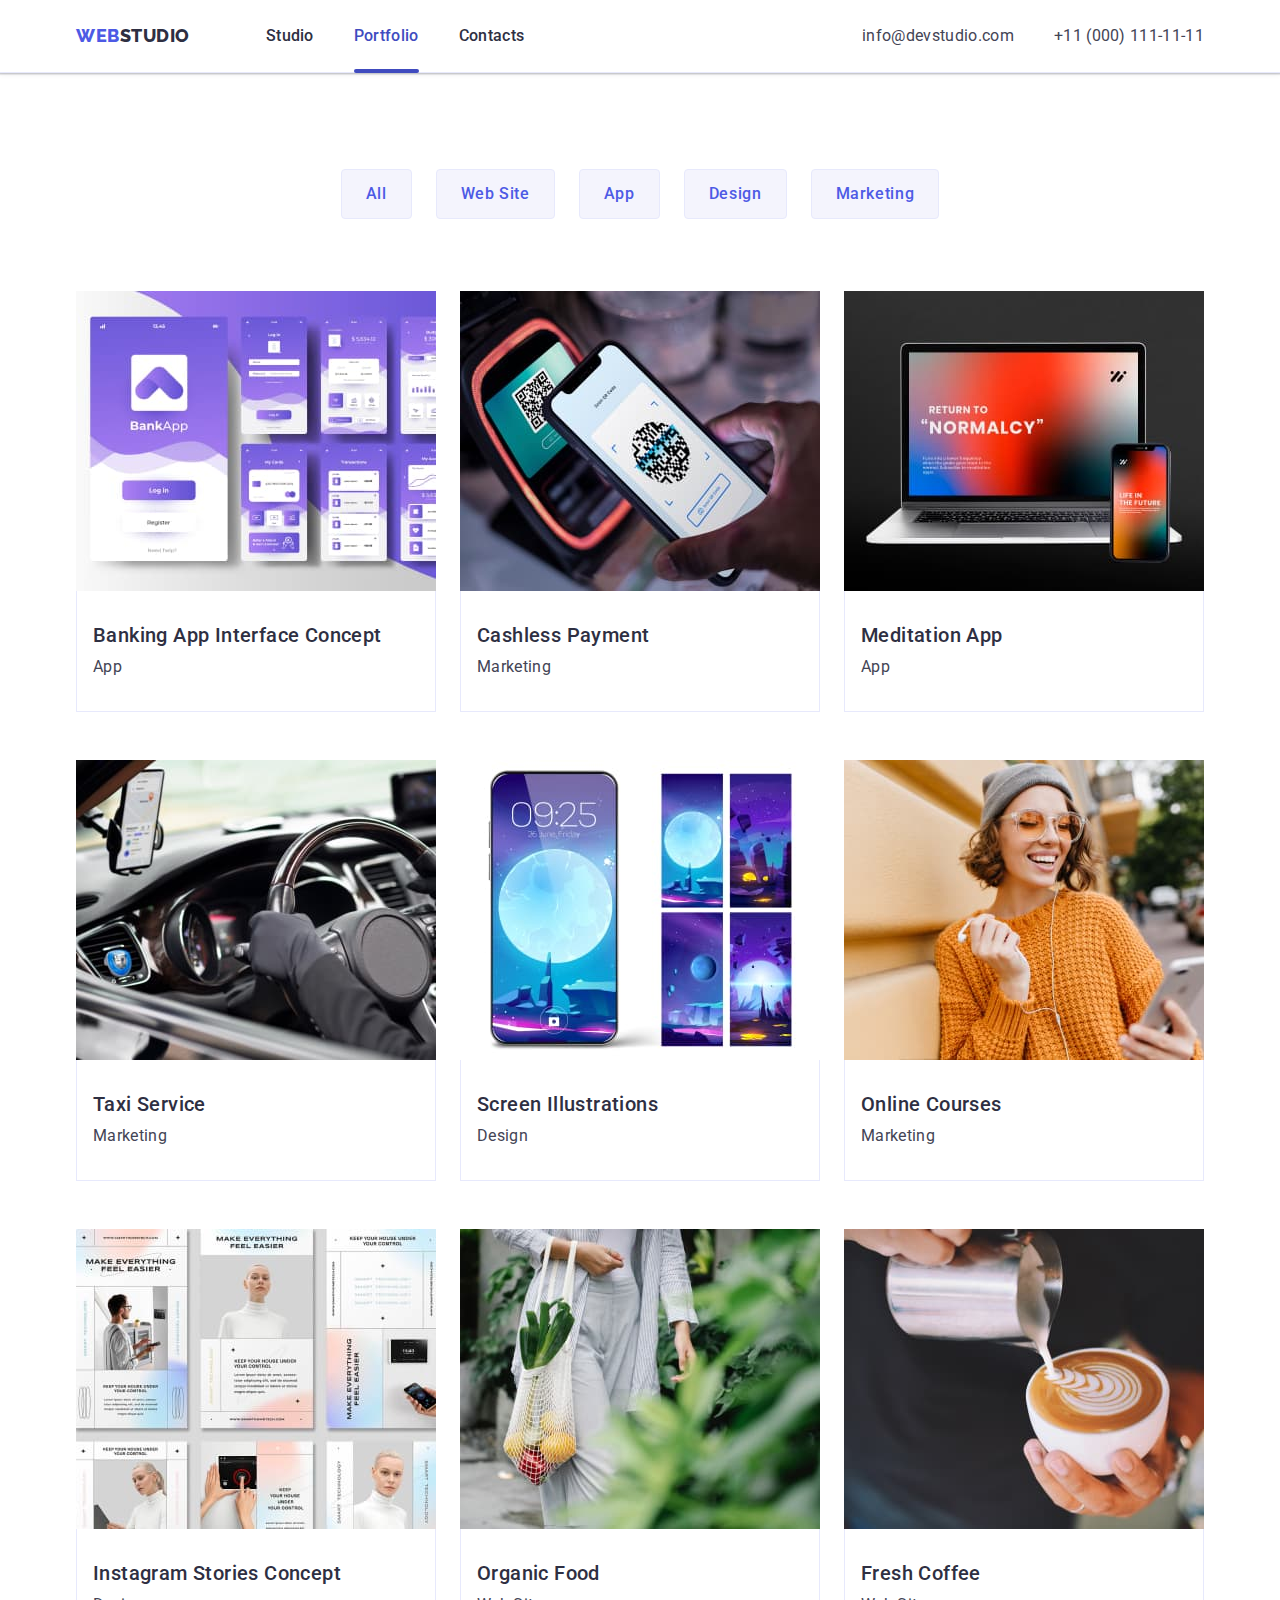
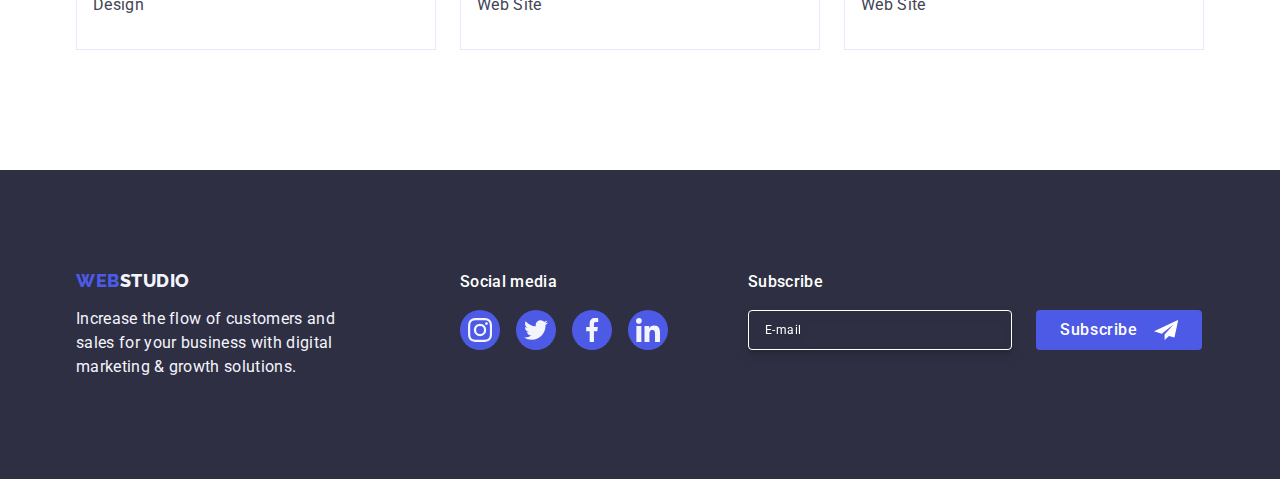
==== portfolio.html @ 17d15c56 "Initial commit" ====
<!DOCTYPE html>
<html lang="en">
  <head>
    <meta charset="UTF-8" />
    <meta http-equiv="X-UA-Compatible" content="IE=edge" />
    <meta name="viewport" content="width=device-width, initial-scale=1.0" />
    <title>Portfolio</title>
    <link rel="preconnect" href="https://fonts.googleapis.com" />
    <link rel="preconnect" href="https://fonts.gstatic.com" crossorigin />
    <link
      href="https://fonts.googleapis.com/css2?family=Raleway:wght@800&family=Roboto:wght@400;500;700&display=swap"
      rel="stylesheet"
    />
    <link
      rel="stylesheet"
      href="https://cdn.jsdelivr.net/npm/modern-normalize@2.0.0/modern-normalize.min.css"
    />
    <link rel="stylesheet" href="./css/style.css" />
  </head>
  <body>
    <!--Header part-->
    <header class="header">
      <div class="header-container container">
        <nav class="nav">
          <a href="./index.html" class="logo-header logo-blu link">
            Web<span class="logo-dark">Studio</span>
          </a>
          <ul class="nav-list list">
            <li class="nav-list-item">
              <a href="./index.html" class="nav-link link">Studio</a>
            </li>
            <li class="nav-list-item">
              <a href="./portfolio.html" class="nav-link current link"
                >Portfolio</a
              >
            </li>
            <li class="nav-list-item">
              <a href="" class="nav-link link">Contacts</a>
            </li>
          </ul>
        </nav>
        <address class="header-adress">
          <ul class="adress-list list">
            <li class="adress-list-item">
              <a class="adress-link link" href="mailto:info@devstudio.com"
                >info@devstudio.com</a
              >
            </li>
            <li class="adress-list-item">
              <a class="adress-link link" href="tel:+110001111111"
                >+11 (000) 111-11-11</a
              >
            </li>
          </ul>
        </address>
      </div>
    </header>
    <!--Main part-->
    <main>
      <section class="portfolio">
        <div class="container">
          <h1 class="visually-hidden">Portfolio</h1>
          <ul class="filter-list list">
            <li class="filter-item">
              <button type="button" class="button-filter">All</button>
            </li>
            <li class="filter-item">
              <button type="button" class="button-filter">Web Site</button>
            </li>
            <li class="filter-item">
              <button type="button" class="button-filter">App</button>
            </li>
            <li class="filter-item">
              <button type="button" class="button-filter">Design</button>
            </li>
            <li class="filter-item">
              <button type="button" class="button-filter">Marketing</button>
            </li>
          </ul>
          <ul class="portfolio-list list">
            <li class="portolio-item">
              <a class="portfolio-link link" href="">
                <div class="portfolio-overlay">
                  <img
                    class="portfolio-img"
                    src="./images/portfolio/banking.jpg"
                    alt="Image Banking App Interface"
                    width="360"
                    height="300"
                  />
                  <p class="portfolio-overlay-text">
                    14 Stylish and User-Friendly App Design Concepts · Task
                    Manager App · Calorie Tracker App · Exotic Fruit Ecommerce
                    App · Cloud Storage App
                  </p>
                </div>
                <div class="portfolio-title-wrap">
                  <h2 class="portfolio-title">Banking App Interface Concept</h2>
                  <p class="portfolio-text">App</p>
                </div>
              </a>
            </li>
            <li class="portolio-item">
              <a class="portfolio-link link" href="">
                <div class="portfolio-overlay">
                  <img
                    class="portfolio-img"
                    src="./images/portfolio/cashless.jpg"
                    alt="Photo Cashless Payment"
                    width="360"
                    height="300"
                  />
                  <p class="portfolio-overlay-text">
                    14 Stylish and User-Friendly App Design Concepts · Task
                    Manager App · Calorie Tracker App · Exotic Fruit Ecommerce
                    App · Cloud Storage App
                  </p>
                </div>
                <div class="portfolio-title-wrap">
                  <h2 class="portfolio-title">Cashless Payment</h2>
                  <p class="portfolio-text">Marketing</p>
                </div>
              </a>
            </li>
            <li class="portolio-item">
              <a class="portfolio-link link" href="">
                <div class="portfolio-overlay">
                  <img
                    class="portfolio-img"
                    src="./images/portfolio/meditation.jpg"
                    alt="Meditation App Image on Desktop and Mobile"
                    width="360"
                    height="300"
                  />
                  <p class="portfolio-overlay-text">
                    14 Stylish and User-Friendly App Design Concepts · Task
                    Manager App · Calorie Tracker App · Exotic Fruit Ecommerce
                    App · Cloud Storage App
                  </p>
                </div>
                <div class="portfolio-title-wrap">
                  <h2 class="portfolio-title">Meditation App</h2>
                  <p class="portfolio-text">App</p>
                </div>
              </a>
            </li>
            <li class="portolio-item">
              <a class="portfolio-link link" href="">
                <div class="portfolio-overlay">
                  <img
                    class="portfolio-img"
                    src="./images/portfolio/taxi.jpg"
                    alt="Taxi Service Image"
                    width="360"
                    height="300"
                  />
                  <p class="portfolio-overlay-text">
                    14 Stylish and User-Friendly App Design Concepts · Task
                    Manager App · Calorie Tracker App · Exotic Fruit Ecommerce
                    App · Cloud Storage App
                  </p>
                </div>
                <div class="portfolio-title-wrap">
                  <h2 class="portfolio-title">Taxi Service</h2>
                  <p class="portfolio-text">Marketing</p>
                </div>
              </a>
            </li>
            <li class="portolio-item">
              <a class="portfolio-link link" href="">
                <div class="portfolio-overlay">
                  <img
                    class="portfolio-img"
                    src="./images/portfolio/screen.jpg"
                    alt="Screen Illustrations Image"
                    width="360"
                    height="300"
                  />
                  <p class="portfolio-overlay-text">
                    14 Stylish and User-Friendly App Design Concepts · Task
                    Manager App · Calorie Tracker App · Exotic Fruit Ecommerce
                    App · Cloud Storage App
                  </p>
                </div>
                <div class="portfolio-title-wrap">
                  <h2 class="portfolio-title">Screen Illustrations</h2>
                  <p class="portfolio-text">Design</p>
                </div>
              </a>
            </li>
            <li class="portolio-item">
              <a class="portfolio-link link" href="">
                <div class="portfolio-overlay">
                  <img
                    class="portfolio-img"
                    src="./images/portfolio/online.jpg"
                    alt="Girl with Mobile on Online Courses"
                    width="360"
                    height="300"
                  />
                  <p class="portfolio-overlay-text">
                    14 Stylish and User-Friendly App Design Concepts · Task
                    Manager App · Calorie Tracker App · Exotic Fruit Ecommerce
                    App · Cloud Storage App
                  </p>
                </div>
                <div class="portfolio-title-wrap">
                  <h2 class="portfolio-title">Online Courses</h2>
                  <p class="portfolio-text">Marketing</p>
                </div>
              </a>
            </li>
            <li class="portolio-item">
              <a class="portfolio-link link" href="">
                <div class="portfolio-overlay">
                  <img
                    class="portfolio-img"
                    src="./images/portfolio/instagram.jpg"
                    alt="instagram Stories Image"
                    width="360"
                    height="300"
                  />
                  <p class="portfolio-overlay-text">
                    14 Stylish and User-Friendly App Design Concepts · Task
                    Manager App · Calorie Tracker App · Exotic Fruit Ecommerce
                    App · Cloud Storage App
                  </p>
                </div>
                <div class="portfolio-title-wrap">
                  <h2 class="portfolio-title">Instagram Stories Concept</h2>
                  <p class="portfolio-text">Design</p>
                </div>
              </a>
            </li>
            <li class="portolio-item">
              <a class="portfolio-link link" href="">
                <div class="portfolio-overlay">
                  <img
                    class="portfolio-img"
                    src="./images/portfolio/organic.jpg"
                    alt="Photo with Organic Food"
                    width="360"
                    height="300"
                  />
                  <p class="portfolio-overlay-text">
                    14 Stylish and User-Friendly App Design Concepts · Task
                    Manager App · Calorie Tracker App · Exotic Fruit Ecommerce
                    App · Cloud Storage App
                  </p>
                </div>
                <div class="portfolio-title-wrap">
                  <h2 class="portfolio-title">Organic Food</h2>
                  <p class="portfolio-text">Web Site</p>
                </div>
              </a>
            </li>
            <li class="portolio-item">
              <a class="portfolio-link link" href="">
                <div class="portfolio-overlay">
                  <img
                    class="portfolio-img"
                    src="./images/portfolio/coffee.jpg"
                    alt="Photo with Cup of Fresh Coffee"
                    width="360"
                    height="300"
                  />
                  <p class="portfolio-overlay-text">
                    14 Stylish and User-Friendly App Design Concepts · Task
                    Manager App · Calorie Tracker App · Exotic Fruit Ecommerce
                    App · Cloud Storage App
                  </p>
                </div>
                <div class="portfolio-title-wrap">
                  <h2 class="portfolio-title">Fresh Coffee</h2>
                  <p class="portfolio-text">Web Site</p>
                </div>
              </a>
            </li>
          </ul>
        </div>
      </section>
    </main>
    <!--Footer part-->
    <footer class="footer">
      <div class="footer-container container">
        <div class="footer-logo-wrap">
          <a href="./index.html" class="logo-footer logo-blu link">
            Web<span class="logo-light">Studio</span>
          </a>
          <p class="text-footer">
            Increase the flow of customers and sales for your business with
            digital marketing & growth solutions.
          </p>
        </div>
        <div class="footer-icon-wrap">
          <p class="footer-icon-title">Social media</p>
          <ul class="footer-icon-list">
            <li class="footer-icon-item">
              <a href="" class="footer-icon-link">
                <svg
                  class="footer-icon"
                  aria-label="Social icon instagram"
                  width="24"
                  height="24"
                >
                  <use href="./images/icons.svg#icon-instagram"></use>
                </svg>
              </a>
            </li>
            <li class="footer-icon-item">
              <a href="" class="footer-icon-link">
                <svg
                  class="footer-icon"
                  aria-label="Social icon twitter"
                  width="24"
                  height="24"
                >
                  <use href="./images/icons.svg#icon-twitter"></use>
                </svg>
              </a>
            </li>
            <li class="footer-icon-item">
              <a href="" class="footer-icon-link">
                <svg
                  class="footer-icon"
                  aria-label="Social icon facebook"
                  width="24"
                  height="24"
                >
                  <use href="./images/icons.svg#icon-facebook"></use>
                </svg>
              </a>
            </li>
            <li class="footer-icon-item">
              <a href="" class="footer-icon-link">
                <svg
                  class="footer-icon"
                  aria-label="Social icon linkedin"
                  width="24"
                  height="24"
                >
                  <use href="./images/icons.svg#icon-linkedin"></use>
                </svg>
              </a>
            </li>
          </ul>
        </div>
        <div class="footer-sub-wrapper">
          <p class="footer-sub-text">Subscribe</p>
          <form class="footer-sub-form">
            <label class="footer-sub-label">
              <input
                class="footer-sub-input"
                type="email"
                name="email-field"
                placeholder="E-mail"
              />
            </label>
            <button
              class="footer-sub-button"
              type="submit"
              name="email-subscribe-button"
            >
              Subscribe
              <svg
                class="footer-sub-icon"
                width="24"
                height="24"
                aria-label="icon-send"
              >
                <use href="./images/icons.svg#icon-send"></use>
              </svg>
            </button>
          </form>
        </div>
      </div>
    </footer>
  </body>
</html>
---- css/style.css ----
:root {
  --primary-brand-color-iris: #4d5ae5;
  --pressed-state-color-ocean: #404bbf;
  --dark-color-navy-blue: #2e2f42;
  --success-color-green: #31d0aa;
  --text-color-slate: #434455;
  --subtle-text-color-light-slate: #8e8f99;
  --accent-color-cornflower: #e7e9fc;
  --light-color-cloud: #f4f4fd;
  --modal-overlay-color-navy-blue-modal: #2e2f42;
  --hero-backgroound-color-grey: #2e2f42;
  --white-background-color-white: #ffffff;
  --modal-background-color-dairy: #fcfcfc;

  --main-font-family: "Roboto", sans-serif;
  --second-font-family: "Raleway", sans-serif;

  --transition-dur-and-func: 250 ms cubic-bezier(0.4, 0, 0.2, 1);
}

/*common styles*/
*,
*::before,
*::after {
  box-sizing: border-box;
}

h1,
h2,
h3,
h4,
h5,
h6,
p {
  margin-top: 0;
  margin-bottom: 0;
}

ul,
ol {
  list-style-type: none;
  margin-top: 0;
  margin-bottom: 0;
  padding-left: 0;
}

img {
  display: block;
  max-width: 100%;
  height: auto;
}

button {
  cursor: pointer;
  color: currentColor;
}

body {
  font-family: var(--main-font-family);
  color: var(--text-color-slate);
  background-color: var(--white-background-color-white);
  font-size: 16px;
  letter-spacing: 0.02em;
}

.list {
  list-style: none;
}

.link {
  text-decoration: none;
}

.visually-hidden {
  position: absolute;
  width: 1px;
  height: 1px;
  margin: -1px;
  border: 0;
  padding: 0;
  white-space: nowrap;
  clip-path: inset(100%);
  clip: rect(0 0 0 0);
  overflow: hidden;
}

.container {
  max-width: 1158px;
  margin: 0 auto;
  padding: 0 15px;
}

/*logo*/

.logo-header,
.logo-footer {
  font-family: var(--second-font-family);
  font-weight: 800;
  font-size: 18px;
  line-height: 1.17;
  letter-spacing: 0.03em;
  text-transform: uppercase;
}

.logo-footer {
  display: inline-block;
  margin-bottom: 16px;
}

.logo-blu {
  color: var(--primary-brand-color-iris);
}

.logo-dark {
  color: var(--dark-color-navy-blue);
}

.logo-light {
  color: var(--light-color-cloud);
}

/*Header*/

.header {
  border-bottom: 1px solid #e7e9fc;
  box-shadow: 0px 1px 6px 0px rgba(46, 47, 66, 0.08),
    0px 1px 1px 0px rgba(46, 47, 66, 0.16),
    0px 2px 1px 0px rgba(46, 47, 66, 0.08);
}

.header-container {
  display: flex;
  align-items: center;
}

.nav {
  display: flex;
  align-items: center;
}

.logo-header {
  display: inline-block;
  margin-right: 76px;
}

.nav-list {
  display: flex;
  gap: 40px;
}

.nav-link.current {
  color: var(--pressed-state-color-ocean);
}

.nav-link.current::after {
  content: "";
  display: block;
  width: 100%;
  height: 4px;
  border-radius: 2px;
  background-color: var(--pressed-state-color-ocean);
  position: absolute;
  bottom: -1px;
  left: 0;
}

.nav-link {
  color: var(--dark-color-navy-blue);
  font-weight: 500;
  font-size: 16px;
  line-height: 1.5;
  display: block;
  padding-top: 24px;
  padding-bottom: 24px;
  position: relative;
  display: block;
  transition: color 250ms cubic-bezier(0.4, 0, 0.2, 1);
}

.nav-link:hover,
.nav-link:focus {
  color: var(--pressed-state-color-ocean);
}

.header-adress {
  font-style: normal;
  margin-left: auto;
}

.adress-list {
  display: flex;
  gap: 40px;
}

.adress-link {
  font-size: 16px;
  line-height: 1.5;
  color: var(--text-color-slate);
  display: inline-block;
  padding-top: 24px;
  padding-bottom: 24px;
  transition: color 250ms cubic-bezier(0.4, 0, 0.2, 1);
}

.adress-link:hover,
.adress-link:focus {
  color: var(--pressed-state-color-ocean);
}

/*Footer section*/

.footer {
  background-color: var(--dark-color-navy-blue);
  padding-top: 100px;
  padding-bottom: 100px;
}

.footer-container {
  display: flex;
  align-items: baseline;
}

.footer-logo-wrap {
  margin-right: 120px;
}

.text-footer {
  font-size: 16px;
  line-height: 1.5;
  color: var(--light-color-cloud);
  width: 264px;
}

.footer-icon-title {
  font-weight: 500;
  font-size: 16px;
  line-height: 1.5;
  color: var(--white-background-color-white);
  margin-bottom: 16px;
}
.footer-icon-list {
  display: flex;
  align-items: center;
  justify-content: center;
  gap: 16px;
}
.footer-icon-item {
  width: 40px;
  height: 40px;
}

.footer-icon-link {
  display: flex;
  align-items: center;
  justify-content: center;
  width: 100%;
  height: 100%;
  border-radius: 50%;
  background-color: var(--primary-brand-color-iris);
  transition: background-color 250ms cubic-bezier(0.4, 0, 0.2, 1);
}

.footer-icon-link:hover,
.footer-icon-link:focus {
  background-color: var(--success-color-green);
}
.footer-icon {
  fill: var(--light-color-cloud);
}

.footer-sub-wrapper {
  margin-left: 80px;
}

.footer-sub-text {
  margin-bottom: 16px;
  font-weight: 500;
  font-size: 16px;
  line-height: 1.5;
  color: var(--white-background-color-white);
}

.footer-sub-form {
  display: flex;
  gap: 24px;
}

.footer-sub-input {
  font-weight: 400;
  font-size: 12px;
  line-height: 1.5;
  letter-spacing: 0.04em;
  min-width: 264px;
  min-height: 40px;
  flex-shrink: 0;
  padding-left: 16px;
  border-radius: 4px;
  border: 1px solid var(--white-background-color-white);
  filter: drop-shadow(0px 4px 4px rgba(0, 0, 0, 0.15));
  outline: none;
  color: var(--white-background-color-white);
  background-color: transparent;
  box-shadow: 0px 4px 4px 0px rgba(0, 0, 0, 0.15);
}

.footer-sub-input::placeholder {
  color: var(--white-background-color-white);
}

.footer-sub-button {
  display: flex;
  align-items: center;
  justify-content: center;
  text-align: center;
  height: 40px;
  min-width: 165px;
  padding: 8px 24px;
  border: none;
  border-radius: 4px;
  cursor: pointer;
  font-family: "Roboto", sans-serif;
  font-weight: 500;
  font-size: 16px;
  line-height: 1.5;
  letter-spacing: 0.04em;
  color: var(--white-background-color-white);
  background-color: var(--primary-brand-color-iris);
  transition: background-color 250ms cubic-bezier(0.4, 0, 0.2, 1);
}

.footer-sub-button:hover,
.footer-sub-button:focus {
  background-color: var(--pressed-state-color-ocean);
}

.footer-sub-icon {
  fill: var(--white-background-color-white);
  margin-left: 16px;
}

/*-----index.html - WebStudio Page-----*/

/*Hero section*/

.hero {
  background-color: var(--hero-backgroound-color-grey);
  align-content: center;
  padding-top: 188px;
  padding-bottom: 188px;
}

.hero-background-image {
  margin: 0 auto;
  max-width: 1440px;
  background-image: linear-gradient(
      rgba(46, 47, 66, 0.7),
      rgba(46, 47, 66, 0.7)
    ),
    url(../images/background-img/bg-hero.jpg);
  background-repeat: no-repeat;
  background-size: cover;
  background-position: center;
}

.hero-title {
  color: var(--white-background-color-white);
  font-size: 56px;
  line-height: 1.07;
  letter-spacing: 0.02em;
  text-align: center;
  margin: 0 auto 48px;
  max-width: 496px;
}

.hero-button {
  font-family: var(--main-font-family);
  font-weight: 500;
  font-size: 16px;
  line-height: 1.5;
  letter-spacing: 0.04em;
  cursor: pointer;
  color: var(--white-background-color-white);
  background-color: var(--primary-brand-color-iris);
  display: block;
  border: none;
  border-radius: 4px;
  border-color: transparent;
  padding: 16px 32px;
  margin: 0 auto;
  min-width: 169px;
  transition: background-color 250ms cubic-bezier(0.4, 0, 0.2, 1);
}

.hero-button:hover,
.hero-button:focus {
  background-color: var(--pressed-state-color-ocean);
}

/*Advantage section*/
.advantage {
  padding-top: 120px;
  padding-bottom: 120px;
}

.advantage-list {
  display: flex;
  gap: 24px;
}

.advantage-list-item {
  flex-basis: calc((100% - 3 * 24px) / 4);
}

.advantage-wrapper {
  border-radius: 4px;
  background-color: var(--light-color-cloud);
  display: flex;
  align-items: center;
  justify-content: center;
  height: 112px;
  margin-bottom: 8px;
}

.advantage-title {
  font-weight: 500;
  font-size: 20px;
  line-height: 1.2;
  letter-spacing: 0.02em;
  color: var(--dark-color-navy-blue);
  margin-bottom: 8px;
}

.advantage-text {
  font-size: 16px;
  line-height: 1.5;
  color: var(--text-color-slate);
}

/*Our works section*/

.works {
  padding-bottom: 120px;
}

.works-title {
  font-size: 36px;
  line-height: 1.11;
  text-align: center;
  text-transform: capitalize;
  color: var(--dark-color-navy-blue);
  margin-bottom: 72px;
}

.works-list {
  display: flex;
  gap: 24px;
}

.works-list-item {
  flex-basis: calc((100% - 2 * 24px) / 3);
}

/*Our team section*/

.team {
  background-color: var(--light-color-cloud);
  padding-top: 120px;
  padding-bottom: 120px;
}

.team-title {
  font-size: 36px;
  line-height: 1.11;
  text-align: center;
  letter-spacing: 0.02em;
  text-transform: capitalize;
  color: var(--dark-color-navy-blue);
  margin-bottom: 72px;
}

.team-list {
  display: flex;
  gap: 24px;
}

.team-list-item {
  background-color: var(--white-background-color-white);
  flex-basis: calc((100% - 3 * 24px) / 4);
  border-radius: 0px 0px 4px 4px;
  box-shadow: 0px 2px 1px 0px rgba(46, 47, 66, 0.08),
    0px 1px 1px 0px rgba(46, 47, 66, 0.16),
    0px 1px 6px 0px rgba(46, 47, 66, 0.08);
}

.team-list-icons {
  display: flex;
  align-items: center;
  justify-content: center;
  gap: 24px;
}

.team-item-icon {
  width: 40px;
  height: 40px;
}

.team-link-icon {
  display: flex;
  align-items: center;
  justify-content: center;
  width: 100%;
  height: 100%;
  background-color: var(--primary-brand-color-iris);
  border-color: var(--primary-brand-color-iris);
  border-radius: 50%;
  transition: background-color 250ms cubic-bezier(0.4, 0, 0.2, 1);
}

.team-link-icon:hover,
.team-link-icon:focus {
  background-color: var(--pressed-state-color-ocean);
}

.team-icon {
  fill: var(--light-color-cloud);
}

.employee-title-wrap {
  padding: 32px 0;
  box-shadow: 0px 2px 1px 0px rgba(46, 47, 66, 0.08),
    0px 1px 1px 0px rgba(46, 47, 66, 0.16),
    0px 1px 6px 0px rgba(46, 47, 66, 0.08);
  border-radius: 0px 0px 4px 4px;
}

.employee-title {
  font-weight: 500;
  font-size: 20px;
  line-height: 1.2;
  letter-spacing: 0.02em;
  color: var(--dark-color-navy-blue);
  text-align: center;
  margin-bottom: 8px;
}

.team-title-employee {
  font-size: 16px;
  line-height: 1.5;
  color: var(--text-color-slate);
  text-align: center;
  margin-bottom: 8px;
}
/*Section our client*/

.customers {
  padding-top: 120px;
  padding-bottom: 120px;
}

.customers-title {
  color: var(--dark-color-navy-blue);
  font-size: 36px;
  line-height: 1.11;
  text-align: center;
  letter-spacing: 0.02em;
  margin-bottom: 72px;
}
.customers-list {
  display: flex;
  align-items: center;
  justify-content: center;
  gap: 24px;
}

.customers-item {
  width: calc((100% - 5 * 24px) / 6);
  height: 88px;
}

.customers-link {
  display: flex;
  justify-content: center;
  align-items: center;
  width: 100%;
  height: 100%;
  color: var(--subtle-text-color-light-slate);
  border-radius: 4px;
  border: 1px solid var(--subtle-text-color-light-slate);
  transition: border-color 250ms cubic-bezier(0.4, 0, 0.2, 1),
    color 250ms cubic-bezier(0.4, 0, 0.2, 1);
  fill: currentColor;
}

.customers-link:hover,
.customers-link:focus {
  color: var(--pressed-state-color-ocean);
  border-color: var(--pressed-state-color-ocean);
  fill: var(--pressed-state-color-ocean);
}
.customers-icon {
  width: 104px;
  height: 56px;
}

/*-----portfolio.html - Portfolio page-----*/

/*Portfolio section*/

.portfolio {
  padding-top: 96px;
  padding-bottom: 120px;
}

.filter-list {
  display: flex;
  justify-content: center;
  gap: 24px;
  margin-bottom: 72px;
}

.button-filter {
  font-family: var(--main-font-family);
  font-weight: 500;
  font-size: 16px;
  line-height: 1.5;
  letter-spacing: 0.04em;
  cursor: pointer;
  color: var(--primary-brand-color-iris);
  background-color: var(--light-color-cloud);
  padding: 12px 24px;
  text-align: center;
  border-radius: 4px;
  border: 1px solid var(--accent-color-cornflower);
  transition: color 250ms cubic-bezier(0.4, 0, 0.2, 1),
    background-color 250ms cubic-bezier(0.4, 0, 0.2, 1),
    border-color 250ms cubic-bezier(0.4, 0, 0.2, 1),
    box-shadow 250ms cubic-bezier(0.4, 0, 0.2, 1);
}

.button-filter:hover,
.button-filter:focus {
  color: var(--white-background-color-white);
  background-color: var(--pressed-state-color-ocean);
  border: 1px solid transparent;
  box-shadow: 0px 2px 2px 0px rgba(0, 0, 0, 0.12),
    0px 2px 1px 0px rgba(0, 0, 0, 0.08), 0px 3px 1px 0px rgba(0, 0, 0, 0.1);
}

.portfolio-list {
  display: flex;
  flex-wrap: wrap;
  column-gap: 24px;
  row-gap: 48px;
}

.portolio-item {
  width: calc((100% - 2 * 24px) / 3);
}

.portfolio-link {
  display: block;
  transition: box-shadow 250ms cubic-bezier(0.4, 0, 0.2, 1);
}

.portfolio-link:hover,
.portfolio-link:focus {
  box-shadow: 0px 1px 6px rgba(46, 47, 66, 0.08),
    0px 1px 1px rgba(46, 47, 66, 0.16), 0px 2px 1px rgba(46, 47, 66, 0.08);
}

.portfolio-title {
  font-weight: 500;
  font-size: 20px;
  line-height: 1.2;
  letter-spacing: 0.02em;
  color: var(--dark-color-navy-blue);
  margin-bottom: 8px;
}

.portfolio-text {
  font-size: 16px;
  line-height: 1.5;
  letter-spacing: 0.02em;
  color: var(--text-color-slate);
}

.portfolio-title-wrap {
  padding: 32px 16px;
  border: 1px solid var(--accent-color-cornflower);
  border-top: none;
}

.portfolio-overlay {
  position: relative;
  overflow: hidden;
}

.portfolio-overlay-text {
  padding: 40px 32px;
  position: absolute;
  font-size: 16px;
  font-weight: 400;
  line-height: 1.5;
  letter-spacing: 0.02em;
  top: 0;
  left: 0;
  width: 100%;
  height: 100%;
  color: var(--light-color-cloud);
  background-color: var(--primary-brand-color-iris);
  transform: translateY(100%);
  transition: transform 250ms cubic-bezier(0.4, 0, 0.2, 1);
}

.portfolio-link:hover .portfolio-overlay-text,
.portfolio-link:focus .portfolio-overlay-text {
  transform: translateY(0);
}

/* Modal Window */

.backdrop {
  position: fixed;
  top: 0;
  left: 0;
  z-index: 999;
  opacity: 1;
  visibility: visible;
  pointer-events: initial;
  width: 100%;
  height: 100%;
  background-color: rgba(46, 47, 66, 0.4);
  transition: opacity 250ms cubic-bezier(0.4, 0, 0.2, 1),
    visibility 250ms cubic-bezier(0.4, 0, 0.2, 1);
}

.backdrop.is-hidden {
  opacity: 0;
  pointer-events: none;
  visibility: hidden;
}

.modal {
  position: absolute;
  top: 50%;
  left: 50%;
  transform: translateX(-50%) translateY(-50%) scale(1);
  width: 408px;
  min-height: 584px;
  padding-top: 72px;
  padding-left: 24px;
  padding-bottom: 24px;
  padding-right: 24px;
  border-radius: 4px;
  box-shadow: 0px 2px 1px 0px rgba(0, 0, 0, 0.2),
    0px 1px 3px 0px rgba(0, 0, 0, 0.12), 0px 1px 1px 0px rgba(0, 0, 0, 0.14);
  background-color: var(--modal-background-color-dairy);
  opacity: 1;
  transition: transform 250ms cubic-bezier(0.4, 0, 0.2, 1);
}

.modal-button-close {
  padding: 0;
  position: absolute;
  top: 24px;
  right: 24px;
  display: flex;
  justify-content: center;
  align-items: center;
  width: 24px;
  height: 24px;
  border-radius: 50%;
  border: 1px solid rgba(0, 0, 0, 0.1);
  background-color: var(--accent-color-cornflower);
  transition: background-color 250ms cubic-bezier(0.4, 0, 0.2, 1),
    border 250ms cubic-bezier(0.4, 0, 0.2, 1);
}

.modal-button-close:hover,
.modal-button-close:focus {
  background-color: var(--pressed-state-color-ocean);
  border: none;
  fill: var(--white-background-color-white);
}

.modal-icon-close {
  fill: var(--dark-color-navy-blue);
  transition: fill 250ms cubic-bezier(0.4, 0, 0.2, 1);
}

.modal-button-close:hover .modal-icon-close,
.modal-button-close:focus .modal-icon-close {
  fill: var(--white-background-color-white);
}

/* Modal Form */

.review-form-description {
  display: block;
  color: var(--dark-color-navy-blue);
  text-align: center;
  font-family: var(--main-font-family);
  font-size: 16px;
  font-weight: 500;
  line-height: 1.5; /* 150% */
  letter-spacing: 0.32px;
  margin-bottom: 16px;
}

.review-wrapper {
  margin-bottom: 8px;
}

.review-form-label {
  display: block;
  color: var(--subtle-text-color-light-slate);
  font-size: 12px;
  line-height: 1.17; /* 116.667% */
  letter-spacing: 0.48px;
  margin-bottom: 4px;
}

.review-form-input-wraper {
  position: relative;
}

.review-form-input {
  width: 100%;
  height: 40px;
  flex-shrink: 0;
  font-size: 18px;
  border-radius: 4px;
  border: 1px solid rgba(46, 47, 66, 0.4);
  background-color: transparent;
  padding-left: 38px;
  outline: transparent;
  transition: border-color 250ms cubic-bezier(0.4, 0, 0.2, 1);
}

.review-form-input:focus {
  border-color: var(--primary-brand-color-iris);
}

.review-form-input-icon {
  position: absolute;
  left: 16px;
  top: 50%;
  transform: translateY(-50%);
  fill: var(--dark-color-navy-blue);
  transition: fill 250ms cubic-bezier(0.4, 0, 0.2, 1);
}

.review-form-input:focus + .review-form-input-icon {
  fill: var(--primary-brand-color-iris);
}

.review-form-field-message {
  display: block;
  margin-bottom: 16px;
  width: 100%;
  height: 138px;
}

.review-form-message {
  width: 100%;
  min-height: 120px;
  color: rgba(46, 47, 66, 0.4);
  font-size: 12px;
  font-weight: 400;
  line-height: 1.17; /* 116.667% */
  letter-spacing: 0.04em;
  flex-shrink: 0;
  resize: none;
  background-color: transparent;
  outline: transparent;
  border-radius: 4px;
  border: 1px solid rgba(46, 47, 66, 0.4);
  padding: 8px 16px;
  transition: border-color 250ms cubic-bezier(0.4, 0, 0.2, 1);
}

.review-form-message::placeholder {
  color: rgba(46, 47, 66, 0.4);
}

.review-form-message:focus {
  border-color: var(--primary-brand-color-iris);
}

.review-form-checkbox-wrapper {
  margin-bottom: 24px;
}

.review-form-checkbox:checked
  + .review-form-checkbox-label
  .review-form-own-checkbox {
  background-color: var(--pressed-state-color-ocean);
  border: none;
  fill: var(--light-color-cloud);
}

.review-form-checkbox:focus
  + .review-form-checkbox-label
  .review-form-own-checkbox {
  border-color: var(--pressed-state-color-ocean);
}

.review-form-checkbox-label {
  display: block;
  font-size: 12px;
  line-height: 1.17; /* 116.667% */
  letter-spacing: 0.48px;
  color: var(--subtle-text-color-light-slate);
}

.review-form-own-checkbox {
  display: inline-flex;
  align-items: center;
  justify-content: center;
  fill: transparent;
  width: 16px;
  height: 16px;
  border-radius: 2px;
  border: 1px solid rgba(46, 47, 66, 0.4);
  margin-right: 8px;
  transition: background-color 250ms cubic-bezier(0.4, 0, 0.2, 1),
    border 250ms cubic-bezier(0.4, 0, 0.2, 1),
    fill 250ms cubic-bezier(0.4, 0, 0.2, 1);
}
.review-form-policy-link {
  margin-left: 4px;
  color: var(--primary-brand-color-iris);
  transition: color 250ms cubic-bezier(0.4, 0, 0.2, 1);
}

.review-form-policy-link:hover,
.review-form-policy-link:focus {
  color: var(--pressed-state-color-ocean);
}
.review-form-button {
  display: block;
  text-align: center;
  border: none;
  cursor: pointer;
  font-family: "Roboto", sans-serif;
  font-size: 16px;
  font-weight: 500;
  line-height: 1.5;
  letter-spacing: 0.04em;
  min-width: 169px;
  height: 56px;
  border-radius: 4px;
  box-shadow: 0px 4px 4px 0px rgba(0, 0, 0, 0.15);
  padding: 16px 32px;
  margin: 0 auto;
  color: var(--white-background-color-white);
  background-color: var(--primary-brand-color-iris);
  transition: background-color 250ms cubic-bezier(0.4, 0, 0.2, 1);
}

.review-form-button:hover,
.review-form-button:focus {
  background-color: var(--pressed-state-color-ocean);
}
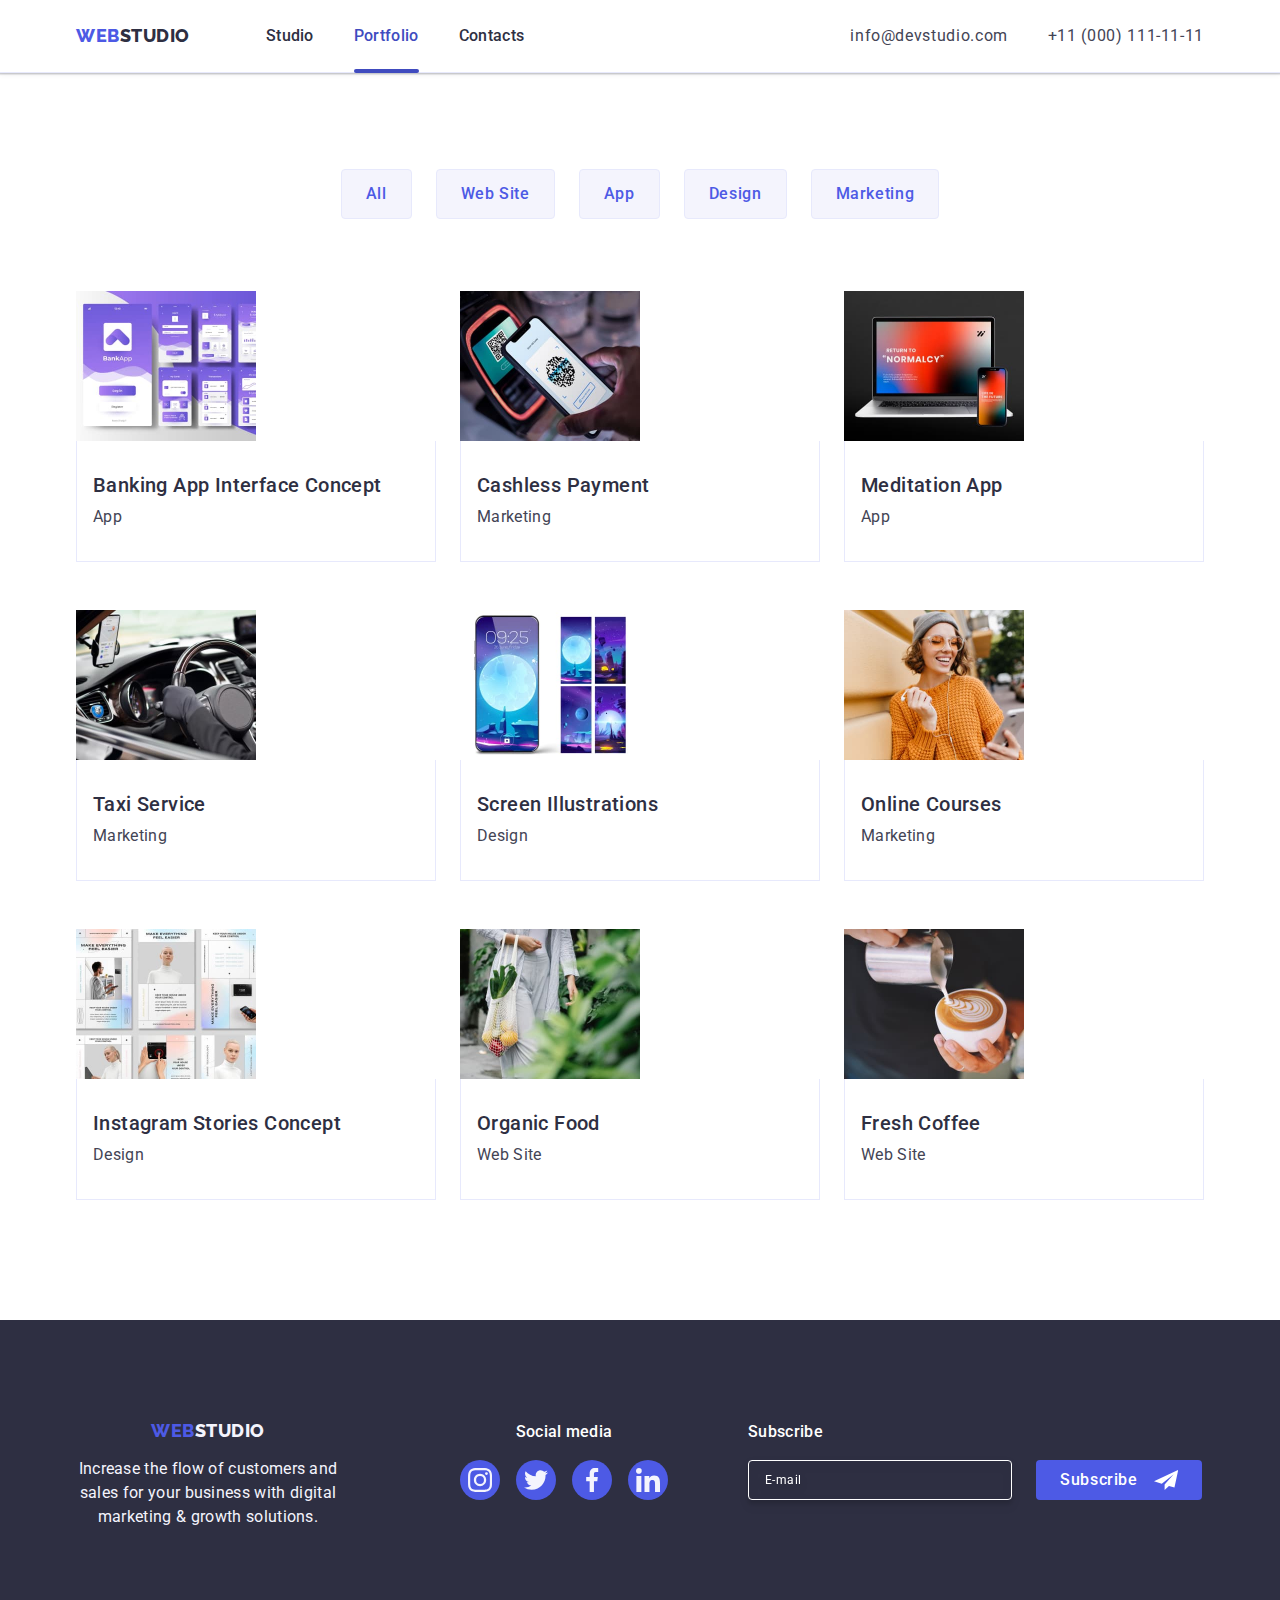
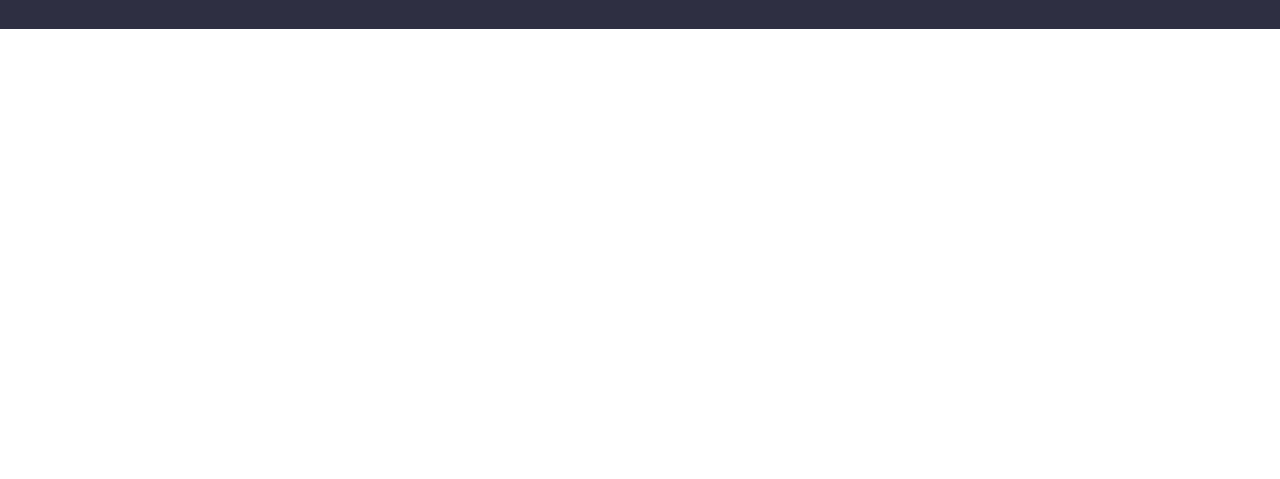
==== commit d521f245: "homework6/1" ====
--- a/portfolio.html
+++ b/portfolio.html
@@ -16,29 +16,46 @@
       href="https://cdn.jsdelivr.net/npm/modern-normalize@2.0.0/modern-normalize.min.css"
     />
     <link rel="stylesheet" href="./css/style.css" />
+    <link rel="stylesheet" href="./css/index.css" />
   </head>
   <body>
     <!--Header part-->
     <header class="header">
       <div class="header-container container">
         <nav class="nav">
-          <a href="./index.html" class="logo-header logo-blu link">
+          <a class="logo-header brend-color link" href="./index.html">
             Web<span class="logo-dark">Studio</span>
           </a>
           <ul class="nav-list list">
             <li class="nav-list-item">
-              <a href="./index.html" class="nav-link link">Studio</a>
+              <a class="nav-link link" href="./index.html">Studio</a>
             </li>
             <li class="nav-list-item">
-              <a href="./portfolio.html" class="nav-link current link"
+              <a class="nav-link current link" href="./portfolio.html"
                 >Portfolio</a
               >
             </li>
             <li class="nav-list-item">
-              <a href="" class="nav-link link">Contacts</a>
+              <a class="nav-link link" href="">Contacts</a>
             </li>
           </ul>
         </nav>
+        <button
+          class="mobile-menu-open-btn js-open-menu"
+          type="button"
+          aria-expanded="false"
+          aria-controls="mobile-menu"
+        >
+          <svg
+            class="mobile-menu-open-icon"
+            width="32"
+            height="22"
+            aria-label="Open mobile menu button"
+            stroke="var(--hero-backgroound-color-grey, #2e2f42)"
+          >
+            <use href="./images/icons.svg#icon-burger"></use>
+          </svg>
+        </button>
         <address class="header-adress">
           <ul class="adress-list list">
             <li class="adress-list-item">
@@ -83,10 +100,17 @@
                 <div class="portfolio-overlay">
                   <img
                     class="portfolio-img"
-                    src="./images/portfolio/banking.jpg"
+                    srcset="
+                      ./images/portfolio/banking-mobile-1x.jpg  396w,
+                      ./images/portfolio/banking-mobile-1x.jpg  792w,
+                      ./images/portfolio/banking-tablet-1x.jpg  356w,
+                      ./images/portfolio/banking-tablet-1x.jpg  712w,
+                      ./images/portfolio/banking-desktop-1x.jpg 360w,
+                      ./images/portfolio/banking-desktop-1x.jpg 720w
+                    "
+                    sizes="(min-width: 1158px) 360px, (min-width: 768px) 356px, (max-width: 767px) 396px"
+                    src="./images/portfolio/banking-mobile-1x.jpg"
                     alt="Image Banking App Interface"
-                    width="360"
-                    height="300"
                   />
                   <p class="portfolio-overlay-text">
                     14 Stylish and User-Friendly App Design Concepts · Task
@@ -105,10 +129,17 @@
                 <div class="portfolio-overlay">
                   <img
                     class="portfolio-img"
-                    src="./images/portfolio/cashless.jpg"
+                    srcset="
+                      ./images/portfolio/cashless-mobile-1x.jpg  396w,
+                      ./images/portfolio/cashless-mobile-1x.jpg  792w,
+                      ./images/portfolio/cashless-tablet-1x.jpg  356w,
+                      ./images/portfolio/cashless-tablet-1x.jpg  712w,
+                      ./images/portfolio/cashless-desktop-1x.jpg 360w,
+                      ./images/portfolio/cashless-desktop-1x.jpg 720w
+                    "
+                    sizes="(min-width: 1158px) 360px, (min-width: 768px) 356px, (max-width: 767px) 396px"
+                    src="./images/portfolio/cashless-mobile-1x.jpg"
                     alt="Photo Cashless Payment"
-                    width="360"
-                    height="300"
                   />
                   <p class="portfolio-overlay-text">
                     14 Stylish and User-Friendly App Design Concepts · Task
@@ -127,10 +158,17 @@
                 <div class="portfolio-overlay">
                   <img
                     class="portfolio-img"
-                    src="./images/portfolio/meditation.jpg"
+                    srcset="
+                      ./images/portfolio/meditation-mobile-1x.jpg  396w,
+                      ./images/portfolio/meditation-mobile-1x.jpg  792w,
+                      ./images/portfolio/meditation-tablet-1x.jpg  356w,
+                      ./images/portfolio/meditation-tablet-1x.jpg  712w,
+                      ./images/portfolio/meditation-desktop-1x.jpg 360w,
+                      ./images/portfolio/meditation-desktop-1x.jpg 720w
+                    "
+                    sizes="(min-width: 1158px) 360px, (min-width: 768px) 356px, (max-width: 767px) 396px"
+                    src="./images/portfolio/meditation-mobile-1x.jpg"
                     alt="Meditation App Image on Desktop and Mobile"
-                    width="360"
-                    height="300"
                   />
                   <p class="portfolio-overlay-text">
                     14 Stylish and User-Friendly App Design Concepts · Task
@@ -149,10 +187,17 @@
                 <div class="portfolio-overlay">
                   <img
                     class="portfolio-img"
-                    src="./images/portfolio/taxi.jpg"
+                    srcset="
+                      ./images/portfolio/taxi-mobile-1x.jpg  396w,
+                      ./images/portfolio/taxi-mobile-1x.jpg  792w,
+                      ./images/portfolio/taxi-tablet-1x.jpg  356w,
+                      ./images/portfolio/taxi-tablet-1x.jpg  712w,
+                      ./images/portfolio/taxi-desktop-1x.jpg 360w,
+                      ./images/portfolio/taxi-desktop-1x.jpg 720w
+                    "
+                    sizes="(min-width: 1158px) 360px, (min-width: 768px) 356px, (max-width: 767px) 396px"
+                    src="./images/portfolio/taxi-mobile-1x.jpg"
                     alt="Taxi Service Image"
-                    width="360"
-                    height="300"
                   />
                   <p class="portfolio-overlay-text">
                     14 Stylish and User-Friendly App Design Concepts · Task
@@ -171,10 +216,17 @@
                 <div class="portfolio-overlay">
                   <img
                     class="portfolio-img"
-                    src="./images/portfolio/screen.jpg"
+                    srcset="
+                      ./images/portfolio/screen-mobile-1x.jpg  396w,
+                      ./images/portfolio/screen-mobile-1x.jpg  792w,
+                      ./images/portfolio/screen-tablet-1x.jpg  356w,
+                      ./images/portfolio/screen-tablet-1x.jpg  712w,
+                      ./images/portfolio/screen-desktop-1x.jpg 360w,
+                      ./images/portfolio/screen-desktop-1x.jpg 720w
+                    "
+                    sizes="(min-width: 1158px) 360px, (min-width: 768px) 356px, (max-width: 767px) 396px"
+                    src="./images/portfolio/screen-mobile-1x.jpg"
                     alt="Screen Illustrations Image"
-                    width="360"
-                    height="300"
                   />
                   <p class="portfolio-overlay-text">
                     14 Stylish and User-Friendly App Design Concepts · Task
@@ -193,10 +245,17 @@
                 <div class="portfolio-overlay">
                   <img
                     class="portfolio-img"
-                    src="./images/portfolio/online.jpg"
+                    srcset="
+                      ./images/portfolio/online-mobile-1x.jpg  396w,
+                      ./images/portfolio/online-mobile-1x.jpg  792w,
+                      ./images/portfolio/online-tablet-1x.jpg  356w,
+                      ./images/portfolio/online-tablet-1x.jpg  712w,
+                      ./images/portfolio/online-desktop-1x.jpg 360w,
+                      ./images/portfolio/online-desktop-1x.jpg 720w
+                    "
+                    sizes="(min-width: 1158px) 360px, (min-width: 768px) 356px, (max-width: 767px) 396px"
+                    src="./images/portfolio/online-mobile-1x.jpg"
                     alt="Girl with Mobile on Online Courses"
-                    width="360"
-                    height="300"
                   />
                   <p class="portfolio-overlay-text">
                     14 Stylish and User-Friendly App Design Concepts · Task
@@ -215,10 +274,17 @@
                 <div class="portfolio-overlay">
                   <img
                     class="portfolio-img"
-                    src="./images/portfolio/instagram.jpg"
+                    srcset="
+                      ./images/portfolio/instagram-mobile-1x.jpg  396w,
+                      ./images/portfolio/instagram-mobile-1x.jpg  792w,
+                      ./images/portfolio/instagram-tablet-1x.jpg  356w,
+                      ./images/portfolio/instagram-tablet-1x.jpg  712w,
+                      ./images/portfolio/instagram-desktop-1x.jpg 360w,
+                      ./images/portfolio/instagram-desktop-1x.jpg 720w
+                    "
+                    sizes="(min-width: 1158px) 360px, (min-width: 768px) 356px, (max-width: 767px) 396px"
+                    src="./images/portfolio/instagram-mobile-1x.jpg"
                     alt="instagram Stories Image"
-                    width="360"
-                    height="300"
                   />
                   <p class="portfolio-overlay-text">
                     14 Stylish and User-Friendly App Design Concepts · Task
@@ -237,10 +303,17 @@
                 <div class="portfolio-overlay">
                   <img
                     class="portfolio-img"
-                    src="./images/portfolio/organic.jpg"
+                    srcset="
+                      ./images/portfolio/organic-mobile-1x.jpg  396w,
+                      ./images/portfolio/organic-mobile-1x.jpg  792w,
+                      ./images/portfolio/organic-tablet-1x.jpg  356w,
+                      ./images/portfolio/organic-tablet-1x.jpg  712w,
+                      ./images/portfolio/organic-desktop-1x.jpg 360w,
+                      ./images/portfolio/organic-desktop-1x.jpg 720w
+                    "
+                    sizes="(min-width: 1158px) 360px, (min-width: 768px) 356px, (max-width: 767px) 396px"
+                    src="./images/portfolio/organic-mobile-1x.jpg"
                     alt="Photo with Organic Food"
-                    width="360"
-                    height="300"
                   />
                   <p class="portfolio-overlay-text">
                     14 Stylish and User-Friendly App Design Concepts · Task
@@ -259,10 +332,17 @@
                 <div class="portfolio-overlay">
                   <img
                     class="portfolio-img"
-                    src="./images/portfolio/coffee.jpg"
+                    srcset="
+                      ./images/portfolio/coffee-mobile-1x.jpg  396w,
+                      ./images/portfolio/coffee-mobile-1x.jpg  792w,
+                      ./images/portfolio/coffee-tablet-1x.jpg  356w,
+                      ./images/portfolio/coffee-tablet-1x.jpg  712w,
+                      ./images/portfolio/coffee-desktop-1x.jpg 360w,
+                      ./images/portfolio/coffee-desktop-1x.jpg 720w
+                    "
+                    sizes="(min-width: 1158px) 360px, (min-width: 768px) 356px, (max-width: 767px) 396px"
+                    src="./images/portfolio/coffee-mobile-1x.jpg"
                     alt="Photo with Cup of Fresh Coffee"
-                    width="360"
-                    height="300"
                   />
                   <p class="portfolio-overlay-text">
                     14 Stylish and User-Friendly App Design Concepts · Task
@@ -284,7 +364,7 @@
     <footer class="footer">
       <div class="footer-container container">
         <div class="footer-logo-wrap">
-          <a href="./index.html" class="logo-footer logo-blu link">
+          <a class="logo-footer brend-color link" href="./index.html">
             Web<span class="logo-light">Studio</span>
           </a>
           <p class="text-footer">
@@ -292,6 +372,7 @@
             digital marketing & growth solutions.
           </p>
         </div>
+
         <div class="footer-icon-wrap">
           <p class="footer-icon-title">Social media</p>
           <ul class="footer-icon-list">
@@ -366,7 +447,7 @@
                 class="footer-sub-icon"
                 width="24"
                 height="24"
-                aria-label="icon-send"
+                aria-label="Icon send"
               >
                 <use href="./images/icons.svg#icon-send"></use>
               </svg>
@@ -375,5 +456,105 @@
         </div>
       </div>
     </footer>
+    <!--Mobile menu-->
+    <div class="mobile-menu-container js-menu-container" id="mobile-menu">
+      <div class="mobile-menu-wrapper">
+        <button
+          class="mobile-menu-close-btn js-close-menu"
+          type="button"
+          aria-expanded="false"
+          aria-controls="mobile-menu"
+        >
+          <svg
+            class="mobile-menu-close-icon"
+            aria-label="Close mobile menu button"
+            width="8"
+            height="8"
+          >
+            <use href="./images/icons.svg#icon-close-black"></use>
+          </svg>
+        </button>
+        <ul class="mobile-menu-nav-list list">
+          <li class="mobile-menu-nav-list-item">
+            <a class="mobile-menu-nav-link link" href="./index.html">Studio</a>
+          </li>
+          <li class="mobile-menu-nav-list-item">
+            <a class="mobile-menu-nav-link current link" href="./portfolio.html"
+              >Portfolio</a
+            >
+          </li>
+          <li class="mobile-menu-nav-list-item">
+            <a class="mobile-menu-nav-link link" href="">Contacts</a>
+          </li>
+        </ul>
+        <address class="mobile-menu-header-adress">
+          <ul class="mobile-menu-adress-list list">
+            <li class="mobile-menu-adress-list-item">
+              <a
+                class="mobile-menu-adress-link-phone link"
+                href="tel:+110001111111"
+                >+11 (000) 111-11-11</a
+              >
+            </li>
+            <li class="mobile-menu-adress-list-item">
+              <a
+                class="mobile-menu-adress-link-mail link"
+                href="mailto:info@devstudio.com"
+                >info@devstudio.com</a
+              >
+            </li>
+          </ul>
+        </address>
+        <ul class="mobile-menu-social-list list">
+          <li class="mobile-menu-social-item">
+            <a
+              class="mobile-menu-social-link link"
+              href=""
+              target="_blank"
+              rel="noopener norefferer"
+              aria-label="Instagram icon"
+            >
+              <svg class="mobile-menu-social-icon" width="16" height="16">
+                <use href="./images/icons.svg#icon-instagram"></use>
+              </svg>
+            </a>
+          </li>
+          <li class="mobile-menu-social-item">
+            <a
+              class="mobile-menu-social-link link"
+              href=""
+              aria-label="Twitter icon"
+            >
+              <svg class="mobile-menu-social-icon" width="16" height="16">
+                <use href="./images/icons.svg#icon-twitter"></use>
+              </svg>
+            </a>
+          </li>
+          <li class="mobile-menu-social-item">
+            <a
+              class="mobile-menu-social-link link"
+              href=""
+              aria-label="Facebook icon"
+            >
+              <svg class="mobile-menu-social-icon" width="16" height="16">
+                <use href="./images/icons.svg#icon-facebook"></use>
+              </svg>
+            </a>
+          </li>
+          <li class="mobile-menu-social-item">
+            <a
+              class="mobile-menu-social-link link"
+              href=""
+              aria-label="Linkedin icon"
+            >
+              <svg class="mobile-menu-social-icon" width="16" height="16">
+                <use href="./images/icons.svg#icon-linkedin"></use>
+              </svg>
+            </a>
+          </li>
+        </ul>
+      </div>
+    </div>
+    <script src="./js/mobile-menu.js"></script>
   </body>
 </html>
--- a/css/style.css
+++ b/css/style.css
@@ -1,621 +1,45 @@
-:root {
-  --primary-brand-color-iris: #4d5ae5;
-  --pressed-state-color-ocean: #404bbf;
-  --dark-color-navy-blue: #2e2f42;
-  --success-color-green: #31d0aa;
-  --text-color-slate: #434455;
-  --subtle-text-color-light-slate: #8e8f99;
-  --accent-color-cornflower: #e7e9fc;
-  --light-color-cloud: #f4f4fd;
-  --modal-overlay-color-navy-blue-modal: #2e2f42;
-  --hero-backgroound-color-grey: #2e2f42;
-  --white-background-color-white: #ffffff;
-  --modal-background-color-dairy: #fcfcfc;
-
-  --main-font-family: "Roboto", sans-serif;
-  --second-font-family: "Raleway", sans-serif;
-
-  --transition-dur-and-func: 250 ms cubic-bezier(0.4, 0, 0.2, 1);
-}
-
-/*common styles*/
-*,
-*::before,
-*::after {
-  box-sizing: border-box;
-}
-
-h1,
-h2,
-h3,
-h4,
-h5,
-h6,
-p {
-  margin-top: 0;
-  margin-bottom: 0;
-}
-
-ul,
-ol {
-  list-style-type: none;
-  margin-top: 0;
-  margin-bottom: 0;
-  padding-left: 0;
-}
-
-img {
-  display: block;
-  max-width: 100%;
-  height: auto;
-}
-
-button {
-  cursor: pointer;
-  color: currentColor;
-}
-
-body {
-  font-family: var(--main-font-family);
-  color: var(--text-color-slate);
-  background-color: var(--white-background-color-white);
-  font-size: 16px;
-  letter-spacing: 0.02em;
-}
-
-.list {
-  list-style: none;
-}
-
-.link {
-  text-decoration: none;
-}
-
-.visually-hidden {
-  position: absolute;
-  width: 1px;
-  height: 1px;
-  margin: -1px;
-  border: 0;
-  padding: 0;
-  white-space: nowrap;
-  clip-path: inset(100%);
-  clip: rect(0 0 0 0);
-  overflow: hidden;
-}
-
-.container {
-  max-width: 1158px;
-  margin: 0 auto;
-  padding: 0 15px;
-}
-
-/*logo*/
-
-.logo-header,
-.logo-footer {
-  font-family: var(--second-font-family);
-  font-weight: 800;
-  font-size: 18px;
-  line-height: 1.17;
-  letter-spacing: 0.03em;
-  text-transform: uppercase;
-}
-
-.logo-footer {
-  display: inline-block;
-  margin-bottom: 16px;
-}
-
-.logo-blu {
-  color: var(--primary-brand-color-iris);
-}
-
-.logo-dark {
-  color: var(--dark-color-navy-blue);
-}
-
-.logo-light {
-  color: var(--light-color-cloud);
-}
-
-/*Header*/
-
-.header {
-  border-bottom: 1px solid #e7e9fc;
-  box-shadow: 0px 1px 6px 0px rgba(46, 47, 66, 0.08),
-    0px 1px 1px 0px rgba(46, 47, 66, 0.16),
-    0px 2px 1px 0px rgba(46, 47, 66, 0.08);
-}
-
-.header-container {
-  display: flex;
-  align-items: center;
-}
-
-.nav {
-  display: flex;
-  align-items: center;
-}
-
-.logo-header {
-  display: inline-block;
-  margin-right: 76px;
-}
-
-.nav-list {
-  display: flex;
-  gap: 40px;
-}
-
-.nav-link.current {
-  color: var(--pressed-state-color-ocean);
-}
-
-.nav-link.current::after {
-  content: "";
-  display: block;
-  width: 100%;
-  height: 4px;
-  border-radius: 2px;
-  background-color: var(--pressed-state-color-ocean);
-  position: absolute;
-  bottom: -1px;
-  left: 0;
-}
-
-.nav-link {
-  color: var(--dark-color-navy-blue);
-  font-weight: 500;
-  font-size: 16px;
-  line-height: 1.5;
-  display: block;
-  padding-top: 24px;
-  padding-bottom: 24px;
-  position: relative;
-  display: block;
-  transition: color 250ms cubic-bezier(0.4, 0, 0.2, 1);
-}
-
-.nav-link:hover,
-.nav-link:focus {
-  color: var(--pressed-state-color-ocean);
-}
-
-.header-adress {
-  font-style: normal;
-  margin-left: auto;
-}
-
-.adress-list {
-  display: flex;
-  gap: 40px;
-}
-
-.adress-link {
-  font-size: 16px;
-  line-height: 1.5;
-  color: var(--text-color-slate);
-  display: inline-block;
-  padding-top: 24px;
-  padding-bottom: 24px;
-  transition: color 250ms cubic-bezier(0.4, 0, 0.2, 1);
-}
-
-.adress-link:hover,
-.adress-link:focus {
-  color: var(--pressed-state-color-ocean);
-}
-
-/*Footer section*/
-
-.footer {
-  background-color: var(--dark-color-navy-blue);
-  padding-top: 100px;
-  padding-bottom: 100px;
-}
-
-.footer-container {
-  display: flex;
-  align-items: baseline;
-}
-
-.footer-logo-wrap {
-  margin-right: 120px;
-}
-
-.text-footer {
-  font-size: 16px;
-  line-height: 1.5;
-  color: var(--light-color-cloud);
-  width: 264px;
-}
-
-.footer-icon-title {
-  font-weight: 500;
-  font-size: 16px;
-  line-height: 1.5;
-  color: var(--white-background-color-white);
-  margin-bottom: 16px;
-}
-.footer-icon-list {
-  display: flex;
-  align-items: center;
-  justify-content: center;
-  gap: 16px;
-}
-.footer-icon-item {
-  width: 40px;
-  height: 40px;
-}
-
-.footer-icon-link {
-  display: flex;
-  align-items: center;
-  justify-content: center;
-  width: 100%;
-  height: 100%;
-  border-radius: 50%;
-  background-color: var(--primary-brand-color-iris);
-  transition: background-color 250ms cubic-bezier(0.4, 0, 0.2, 1);
-}
-
-.footer-icon-link:hover,
-.footer-icon-link:focus {
-  background-color: var(--success-color-green);
-}
-.footer-icon {
-  fill: var(--light-color-cloud);
-}
-
-.footer-sub-wrapper {
-  margin-left: 80px;
-}
-
-.footer-sub-text {
-  margin-bottom: 16px;
-  font-weight: 500;
-  font-size: 16px;
-  line-height: 1.5;
-  color: var(--white-background-color-white);
-}
-
-.footer-sub-form {
-  display: flex;
-  gap: 24px;
-}
-
-.footer-sub-input {
-  font-weight: 400;
-  font-size: 12px;
-  line-height: 1.5;
-  letter-spacing: 0.04em;
-  min-width: 264px;
-  min-height: 40px;
-  flex-shrink: 0;
-  padding-left: 16px;
-  border-radius: 4px;
-  border: 1px solid var(--white-background-color-white);
-  filter: drop-shadow(0px 4px 4px rgba(0, 0, 0, 0.15));
-  outline: none;
-  color: var(--white-background-color-white);
-  background-color: transparent;
-  box-shadow: 0px 4px 4px 0px rgba(0, 0, 0, 0.15);
-}
-
-.footer-sub-input::placeholder {
-  color: var(--white-background-color-white);
-}
-
-.footer-sub-button {
-  display: flex;
-  align-items: center;
-  justify-content: center;
-  text-align: center;
-  height: 40px;
-  min-width: 165px;
-  padding: 8px 24px;
-  border: none;
-  border-radius: 4px;
-  cursor: pointer;
-  font-family: "Roboto", sans-serif;
-  font-weight: 500;
-  font-size: 16px;
-  line-height: 1.5;
-  letter-spacing: 0.04em;
-  color: var(--white-background-color-white);
-  background-color: var(--primary-brand-color-iris);
-  transition: background-color 250ms cubic-bezier(0.4, 0, 0.2, 1);
-}
-
-.footer-sub-button:hover,
-.footer-sub-button:focus {
-  background-color: var(--pressed-state-color-ocean);
-}
-
-.footer-sub-icon {
-  fill: var(--white-background-color-white);
-  margin-left: 16px;
-}
-
-/*-----index.html - WebStudio Page-----*/
-
-/*Hero section*/
-
-.hero {
-  background-color: var(--hero-backgroound-color-grey);
-  align-content: center;
-  padding-top: 188px;
-  padding-bottom: 188px;
-}
-
-.hero-background-image {
-  margin: 0 auto;
-  max-width: 1440px;
-  background-image: linear-gradient(
-      rgba(46, 47, 66, 0.7),
-      rgba(46, 47, 66, 0.7)
-    ),
-    url(../images/background-img/bg-hero.jpg);
-  background-repeat: no-repeat;
-  background-size: cover;
-  background-position: center;
-}
-
-.hero-title {
-  color: var(--white-background-color-white);
-  font-size: 56px;
-  line-height: 1.07;
-  letter-spacing: 0.02em;
-  text-align: center;
-  margin: 0 auto 48px;
-  max-width: 496px;
-}
-
-.hero-button {
-  font-family: var(--main-font-family);
-  font-weight: 500;
-  font-size: 16px;
-  line-height: 1.5;
-  letter-spacing: 0.04em;
-  cursor: pointer;
-  color: var(--white-background-color-white);
-  background-color: var(--primary-brand-color-iris);
-  display: block;
-  border: none;
-  border-radius: 4px;
-  border-color: transparent;
-  padding: 16px 32px;
-  margin: 0 auto;
-  min-width: 169px;
-  transition: background-color 250ms cubic-bezier(0.4, 0, 0.2, 1);
-}
-
-.hero-button:hover,
-.hero-button:focus {
-  background-color: var(--pressed-state-color-ocean);
-}
-
-/*Advantage section*/
-.advantage {
-  padding-top: 120px;
-  padding-bottom: 120px;
-}
-
-.advantage-list {
-  display: flex;
-  gap: 24px;
-}
-
-.advantage-list-item {
-  flex-basis: calc((100% - 3 * 24px) / 4);
-}
-
-.advantage-wrapper {
-  border-radius: 4px;
-  background-color: var(--light-color-cloud);
-  display: flex;
-  align-items: center;
-  justify-content: center;
-  height: 112px;
-  margin-bottom: 8px;
-}
-
-.advantage-title {
-  font-weight: 500;
-  font-size: 20px;
-  line-height: 1.2;
-  letter-spacing: 0.02em;
-  color: var(--dark-color-navy-blue);
-  margin-bottom: 8px;
-}
-
-.advantage-text {
-  font-size: 16px;
-  line-height: 1.5;
-  color: var(--text-color-slate);
-}
-
-/*Our works section*/
-
-.works {
-  padding-bottom: 120px;
-}
-
-.works-title {
-  font-size: 36px;
-  line-height: 1.11;
-  text-align: center;
-  text-transform: capitalize;
-  color: var(--dark-color-navy-blue);
-  margin-bottom: 72px;
-}
-
-.works-list {
-  display: flex;
-  gap: 24px;
-}
-
-.works-list-item {
-  flex-basis: calc((100% - 2 * 24px) / 3);
-}
-
-/*Our team section*/
-
-.team {
-  background-color: var(--light-color-cloud);
-  padding-top: 120px;
-  padding-bottom: 120px;
-}
-
-.team-title {
-  font-size: 36px;
-  line-height: 1.11;
-  text-align: center;
-  letter-spacing: 0.02em;
-  text-transform: capitalize;
-  color: var(--dark-color-navy-blue);
-  margin-bottom: 72px;
-}
-
-.team-list {
-  display: flex;
-  gap: 24px;
-}
-
-.team-list-item {
-  background-color: var(--white-background-color-white);
-  flex-basis: calc((100% - 3 * 24px) / 4);
-  border-radius: 0px 0px 4px 4px;
-  box-shadow: 0px 2px 1px 0px rgba(46, 47, 66, 0.08),
-    0px 1px 1px 0px rgba(46, 47, 66, 0.16),
-    0px 1px 6px 0px rgba(46, 47, 66, 0.08);
-}
-
-.team-list-icons {
-  display: flex;
-  align-items: center;
-  justify-content: center;
-  gap: 24px;
-}
-
-.team-item-icon {
-  width: 40px;
-  height: 40px;
-}
-
-.team-link-icon {
-  display: flex;
-  align-items: center;
-  justify-content: center;
-  width: 100%;
-  height: 100%;
-  background-color: var(--primary-brand-color-iris);
-  border-color: var(--primary-brand-color-iris);
-  border-radius: 50%;
-  transition: background-color 250ms cubic-bezier(0.4, 0, 0.2, 1);
-}
-
-.team-link-icon:hover,
-.team-link-icon:focus {
-  background-color: var(--pressed-state-color-ocean);
-}
-
-.team-icon {
-  fill: var(--light-color-cloud);
-}
-
-.employee-title-wrap {
-  padding: 32px 0;
-  box-shadow: 0px 2px 1px 0px rgba(46, 47, 66, 0.08),
-    0px 1px 1px 0px rgba(46, 47, 66, 0.16),
-    0px 1px 6px 0px rgba(46, 47, 66, 0.08);
-  border-radius: 0px 0px 4px 4px;
-}
-
-.employee-title {
-  font-weight: 500;
-  font-size: 20px;
-  line-height: 1.2;
-  letter-spacing: 0.02em;
-  color: var(--dark-color-navy-blue);
-  text-align: center;
-  margin-bottom: 8px;
-}
-
-.team-title-employee {
-  font-size: 16px;
-  line-height: 1.5;
-  color: var(--text-color-slate);
-  text-align: center;
-  margin-bottom: 8px;
-}
-/*Section our client*/
-
-.customers {
-  padding-top: 120px;
-  padding-bottom: 120px;
-}
-
-.customers-title {
-  color: var(--dark-color-navy-blue);
-  font-size: 36px;
-  line-height: 1.11;
-  text-align: center;
-  letter-spacing: 0.02em;
-  margin-bottom: 72px;
-}
-.customers-list {
-  display: flex;
-  align-items: center;
-  justify-content: center;
-  gap: 24px;
-}
-
-.customers-item {
-  width: calc((100% - 5 * 24px) / 6);
-  height: 88px;
-}
-
-.customers-link {
-  display: flex;
-  justify-content: center;
-  align-items: center;
-  width: 100%;
-  height: 100%;
-  color: var(--subtle-text-color-light-slate);
-  border-radius: 4px;
-  border: 1px solid var(--subtle-text-color-light-slate);
-  transition: border-color 250ms cubic-bezier(0.4, 0, 0.2, 1),
-    color 250ms cubic-bezier(0.4, 0, 0.2, 1);
-  fill: currentColor;
-}
-
-.customers-link:hover,
-.customers-link:focus {
-  color: var(--pressed-state-color-ocean);
-  border-color: var(--pressed-state-color-ocean);
-  fill: var(--pressed-state-color-ocean);
-}
-.customers-icon {
-  width: 104px;
-  height: 56px;
-}
-
 /*-----portfolio.html - Portfolio page-----*/
 
 /*Portfolio section*/
 
 .portfolio {
-  padding-top: 96px;
-  padding-bottom: 120px;
+  padding-top: 48px;
+  padding-bottom: 48px;
+}
+
+@media screen and (min-width: 768px) {
+  .portfolio {
+    padding-top: 64px;
+    padding-bottom: 96px;
+  }
+}
+
+@media screen and (min-width: 1158px) {
+  .portfolio {
+    padding-top: 96px;
+    padding-bottom: 120px;
+  }
 }
 
 .filter-list {
   display: flex;
-  justify-content: center;
+  justify-content: start;
+  flex-wrap: wrap;
   gap: 24px;
-  margin-bottom: 72px;
+  margin-bottom: 48px;
+}
+
+@media screen and (min-width: 768px) {
+  .filter-list {
+    justify-content: center;
+    margin-bottom: 64px;
+  }
+}
+
+@media screen and (min-width: 1158px) {
+  .filter-list {
+    margin-bottom: 72px;
+  }
 }
 
 .button-filter {
@@ -653,12 +77,36 @@
   row-gap: 48px;
 }
 
-.portolio-item {
-  width: calc((100% - 2 * 24px) / 3);
+@media screen and (min-width: 768px) {
+  .portfolio-list {
+    display: flex;
+    flex-wrap: wrap;
+    row-gap: 72px;
+    column-gap: 24px;
+  }
+}
+
+@media screen and (min-width: 1158px) {
+  .portfolio-list {
+    row-gap: 48px;
+  }
+}
+
+@media screen and (max-width: 767px) {
+  .portolio-item:not(:last-child) {
+    margin-bottom: 48px;
+  }
+}
+
+@media screen and (min-width: 1158px) {
+  .portolio-item {
+    width: calc((100% - 2 * 24px) / 3);
+  }
 }
 
 .portfolio-link {
   display: block;
+  cursor: pointer;
   transition: box-shadow 250ms cubic-bezier(0.4, 0, 0.2, 1);
 }
 
@@ -695,6 +143,18 @@
   overflow: hidden;
 }
 
+@media screen and (min-width: 768px) {
+  .portfolio-overlay {
+    width: 356px;
+  }
+}
+
+@media screen and (min-width: 1158px) {
+  .portfolio-overlay {
+    width: 360px;
+  }
+}
+
 .portfolio-overlay-text {
   padding: 40px 32px;
   position: absolute;
@@ -716,249 +176,3 @@
 .portfolio-link:focus .portfolio-overlay-text {
   transform: translateY(0);
 }
-
-/* Modal Window */
-
-.backdrop {
-  position: fixed;
-  top: 0;
-  left: 0;
-  z-index: 999;
-  opacity: 1;
-  visibility: visible;
-  pointer-events: initial;
-  width: 100%;
-  height: 100%;
-  background-color: rgba(46, 47, 66, 0.4);
-  transition: opacity 250ms cubic-bezier(0.4, 0, 0.2, 1),
-    visibility 250ms cubic-bezier(0.4, 0, 0.2, 1);
-}
-
-.backdrop.is-hidden {
-  opacity: 0;
-  pointer-events: none;
-  visibility: hidden;
-}
-
-.modal {
-  position: absolute;
-  top: 50%;
-  left: 50%;
-  transform: translateX(-50%) translateY(-50%) scale(1);
-  width: 408px;
-  min-height: 584px;
-  padding-top: 72px;
-  padding-left: 24px;
-  padding-bottom: 24px;
-  padding-right: 24px;
-  border-radius: 4px;
-  box-shadow: 0px 2px 1px 0px rgba(0, 0, 0, 0.2),
-    0px 1px 3px 0px rgba(0, 0, 0, 0.12), 0px 1px 1px 0px rgba(0, 0, 0, 0.14);
-  background-color: var(--modal-background-color-dairy);
-  opacity: 1;
-  transition: transform 250ms cubic-bezier(0.4, 0, 0.2, 1);
-}
-
-.modal-button-close {
-  padding: 0;
-  position: absolute;
-  top: 24px;
-  right: 24px;
-  display: flex;
-  justify-content: center;
-  align-items: center;
-  width: 24px;
-  height: 24px;
-  border-radius: 50%;
-  border: 1px solid rgba(0, 0, 0, 0.1);
-  background-color: var(--accent-color-cornflower);
-  transition: background-color 250ms cubic-bezier(0.4, 0, 0.2, 1),
-    border 250ms cubic-bezier(0.4, 0, 0.2, 1);
-}
-
-.modal-button-close:hover,
-.modal-button-close:focus {
-  background-color: var(--pressed-state-color-ocean);
-  border: none;
-  fill: var(--white-background-color-white);
-}
-
-.modal-icon-close {
-  fill: var(--dark-color-navy-blue);
-  transition: fill 250ms cubic-bezier(0.4, 0, 0.2, 1);
-}
-
-.modal-button-close:hover .modal-icon-close,
-.modal-button-close:focus .modal-icon-close {
-  fill: var(--white-background-color-white);
-}
-
-/* Modal Form */
-
-.review-form-description {
-  display: block;
-  color: var(--dark-color-navy-blue);
-  text-align: center;
-  font-family: var(--main-font-family);
-  font-size: 16px;
-  font-weight: 500;
-  line-height: 1.5; /* 150% */
-  letter-spacing: 0.32px;
-  margin-bottom: 16px;
-}
-
-.review-wrapper {
-  margin-bottom: 8px;
-}
-
-.review-form-label {
-  display: block;
-  color: var(--subtle-text-color-light-slate);
-  font-size: 12px;
-  line-height: 1.17; /* 116.667% */
-  letter-spacing: 0.48px;
-  margin-bottom: 4px;
-}
-
-.review-form-input-wraper {
-  position: relative;
-}
-
-.review-form-input {
-  width: 100%;
-  height: 40px;
-  flex-shrink: 0;
-  font-size: 18px;
-  border-radius: 4px;
-  border: 1px solid rgba(46, 47, 66, 0.4);
-  background-color: transparent;
-  padding-left: 38px;
-  outline: transparent;
-  transition: border-color 250ms cubic-bezier(0.4, 0, 0.2, 1);
-}
-
-.review-form-input:focus {
-  border-color: var(--primary-brand-color-iris);
-}
-
-.review-form-input-icon {
-  position: absolute;
-  left: 16px;
-  top: 50%;
-  transform: translateY(-50%);
-  fill: var(--dark-color-navy-blue);
-  transition: fill 250ms cubic-bezier(0.4, 0, 0.2, 1);
-}
-
-.review-form-input:focus + .review-form-input-icon {
-  fill: var(--primary-brand-color-iris);
-}
-
-.review-form-field-message {
-  display: block;
-  margin-bottom: 16px;
-  width: 100%;
-  height: 138px;
-}
-
-.review-form-message {
-  width: 100%;
-  min-height: 120px;
-  color: rgba(46, 47, 66, 0.4);
-  font-size: 12px;
-  font-weight: 400;
-  line-height: 1.17; /* 116.667% */
-  letter-spacing: 0.04em;
-  flex-shrink: 0;
-  resize: none;
-  background-color: transparent;
-  outline: transparent;
-  border-radius: 4px;
-  border: 1px solid rgba(46, 47, 66, 0.4);
-  padding: 8px 16px;
-  transition: border-color 250ms cubic-bezier(0.4, 0, 0.2, 1);
-}
-
-.review-form-message::placeholder {
-  color: rgba(46, 47, 66, 0.4);
-}
-
-.review-form-message:focus {
-  border-color: var(--primary-brand-color-iris);
-}
-
-.review-form-checkbox-wrapper {
-  margin-bottom: 24px;
-}
-
-.review-form-checkbox:checked
-  + .review-form-checkbox-label
-  .review-form-own-checkbox {
-  background-color: var(--pressed-state-color-ocean);
-  border: none;
-  fill: var(--light-color-cloud);
-}
-
-.review-form-checkbox:focus
-  + .review-form-checkbox-label
-  .review-form-own-checkbox {
-  border-color: var(--pressed-state-color-ocean);
-}
-
-.review-form-checkbox-label {
-  display: block;
-  font-size: 12px;
-  line-height: 1.17; /* 116.667% */
-  letter-spacing: 0.48px;
-  color: var(--subtle-text-color-light-slate);
-}
-
-.review-form-own-checkbox {
-  display: inline-flex;
-  align-items: center;
-  justify-content: center;
-  fill: transparent;
-  width: 16px;
-  height: 16px;
-  border-radius: 2px;
-  border: 1px solid rgba(46, 47, 66, 0.4);
-  margin-right: 8px;
-  transition: background-color 250ms cubic-bezier(0.4, 0, 0.2, 1),
-    border 250ms cubic-bezier(0.4, 0, 0.2, 1),
-    fill 250ms cubic-bezier(0.4, 0, 0.2, 1);
-}
-.review-form-policy-link {
-  margin-left: 4px;
-  color: var(--primary-brand-color-iris);
-  transition: color 250ms cubic-bezier(0.4, 0, 0.2, 1);
-}
-
-.review-form-policy-link:hover,
-.review-form-policy-link:focus {
-  color: var(--pressed-state-color-ocean);
-}
-.review-form-button {
-  display: block;
-  text-align: center;
-  border: none;
-  cursor: pointer;
-  font-family: "Roboto", sans-serif;
-  font-size: 16px;
-  font-weight: 500;
-  line-height: 1.5;
-  letter-spacing: 0.04em;
-  min-width: 169px;
-  height: 56px;
-  border-radius: 4px;
-  box-shadow: 0px 4px 4px 0px rgba(0, 0, 0, 0.15);
-  padding: 16px 32px;
-  margin: 0 auto;
-  color: var(--white-background-color-white);
-  background-color: var(--primary-brand-color-iris);
-  transition: background-color 250ms cubic-bezier(0.4, 0, 0.2, 1);
-}
-
-.review-form-button:hover,
-.review-form-button:focus {
-  background-color: var(--pressed-state-color-ocean);
-}
--- a/css/index.css
+++ b/css/index.css
@@ -0,0 +1,16 @@
+@import "./utils/variables.css";
+
+@import "./base/common.css";
+@import "./base/container.css";
+
+@import "./layout/header.css";
+@import "./layout/footer.css";
+
+@import "./layout/hero-section.css";
+@import "./layout/advantage-section.css";
+@import "./layout/our-works.css";
+@import "./layout/team.css";
+@import "./layout/our-clients-section.css";
+
+@import "./layout/mobile-menu.css";
+@import "./layout/modal-window.css";
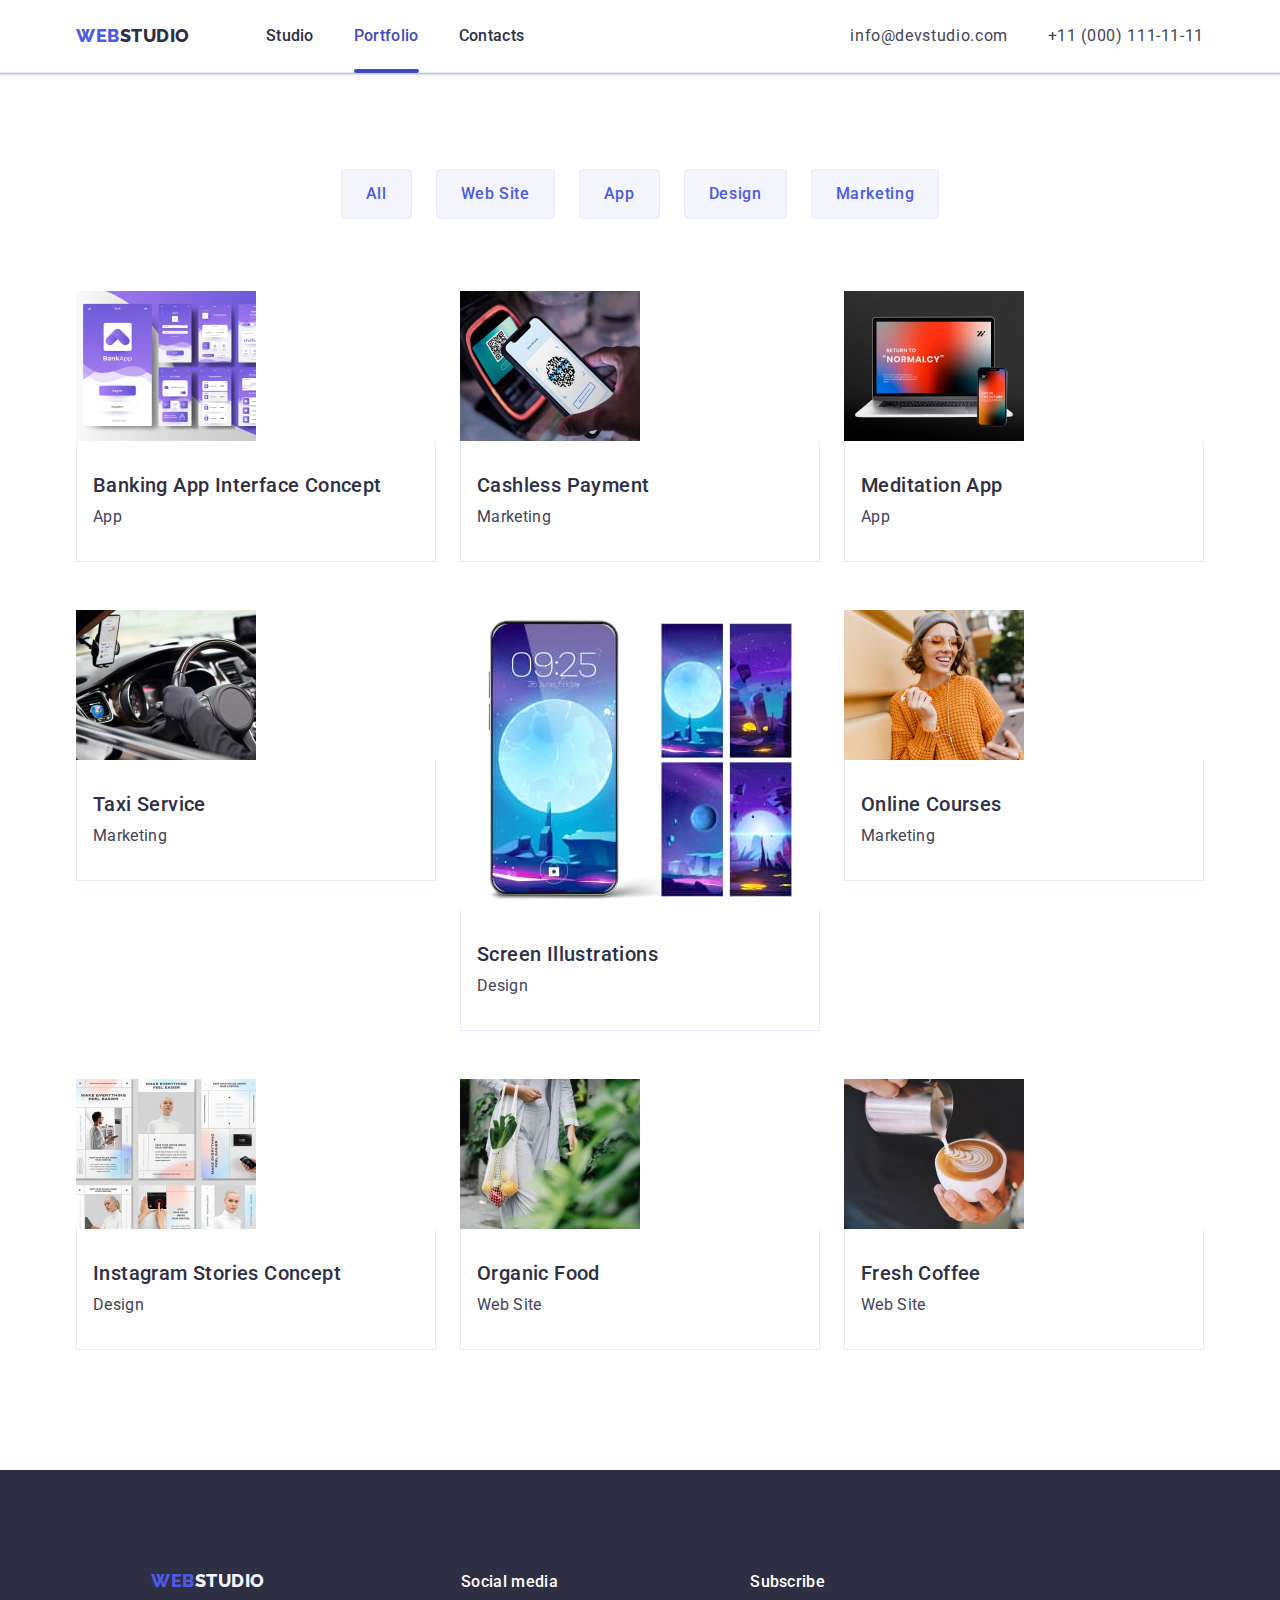
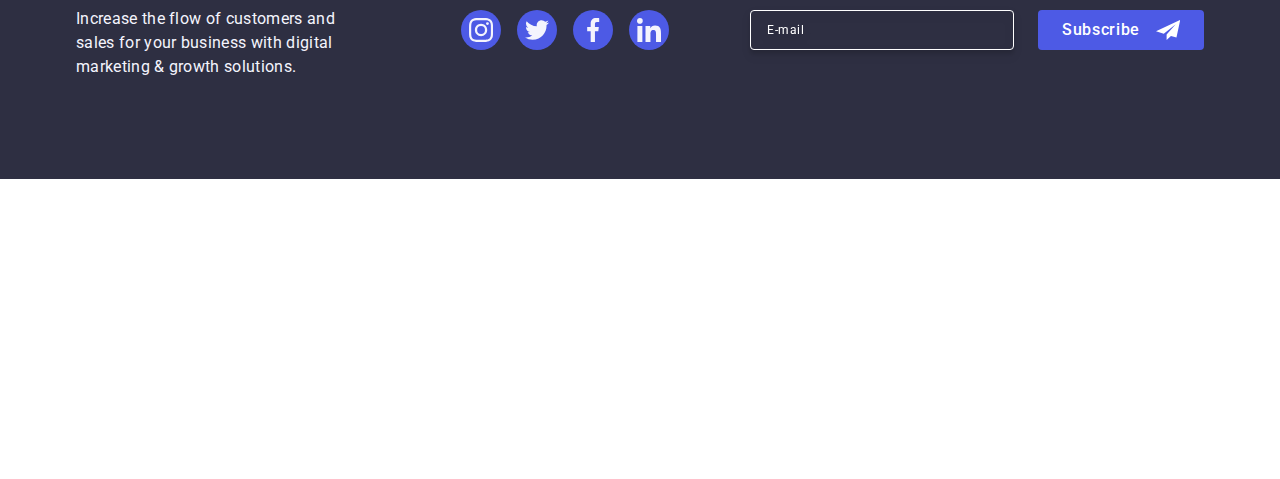
==== commit e161529d: "hw6/3" ====
--- a/portfolio.html
+++ b/portfolio.html
@@ -218,11 +218,11 @@
                     class="portfolio-img"
                     srcset="
                       ./images/portfolio/screen-mobile-1x.jpg  396w,
-                      ./images/portfolio/screen-mobile-1x.jpg  792w,
+                      ./images/portfolio/screen-mobile-2x.jpg  792w,
                       ./images/portfolio/screen-tablet-1x.jpg  356w,
-                      ./images/portfolio/screen-tablet-1x.jpg  712w,
+                      ./images/portfolio/screen-tablet-2x.jpg  712w,
                       ./images/portfolio/screen-desktop-1x.jpg 360w,
-                      ./images/portfolio/screen-desktop-1x.jpg 720w
+                      ./images/portfolio/screen-desktop-2x.jpg 720w
                     "
                     sizes="(min-width: 1158px) 360px, (min-width: 768px) 356px, (max-width: 767px) 396px"
                     src="./images/portfolio/screen-mobile-1x.jpg"
--- a/css/index.css
+++ b/css/index.css
@@ -11,6 +11,7 @@
 @import "./layout/our-works.css";
 @import "./layout/team.css";
 @import "./layout/our-clients-section.css";
+@import "./layout/portfolio.css";
 
 @import "./layout/mobile-menu.css";
 @import "./layout/modal-window.css";
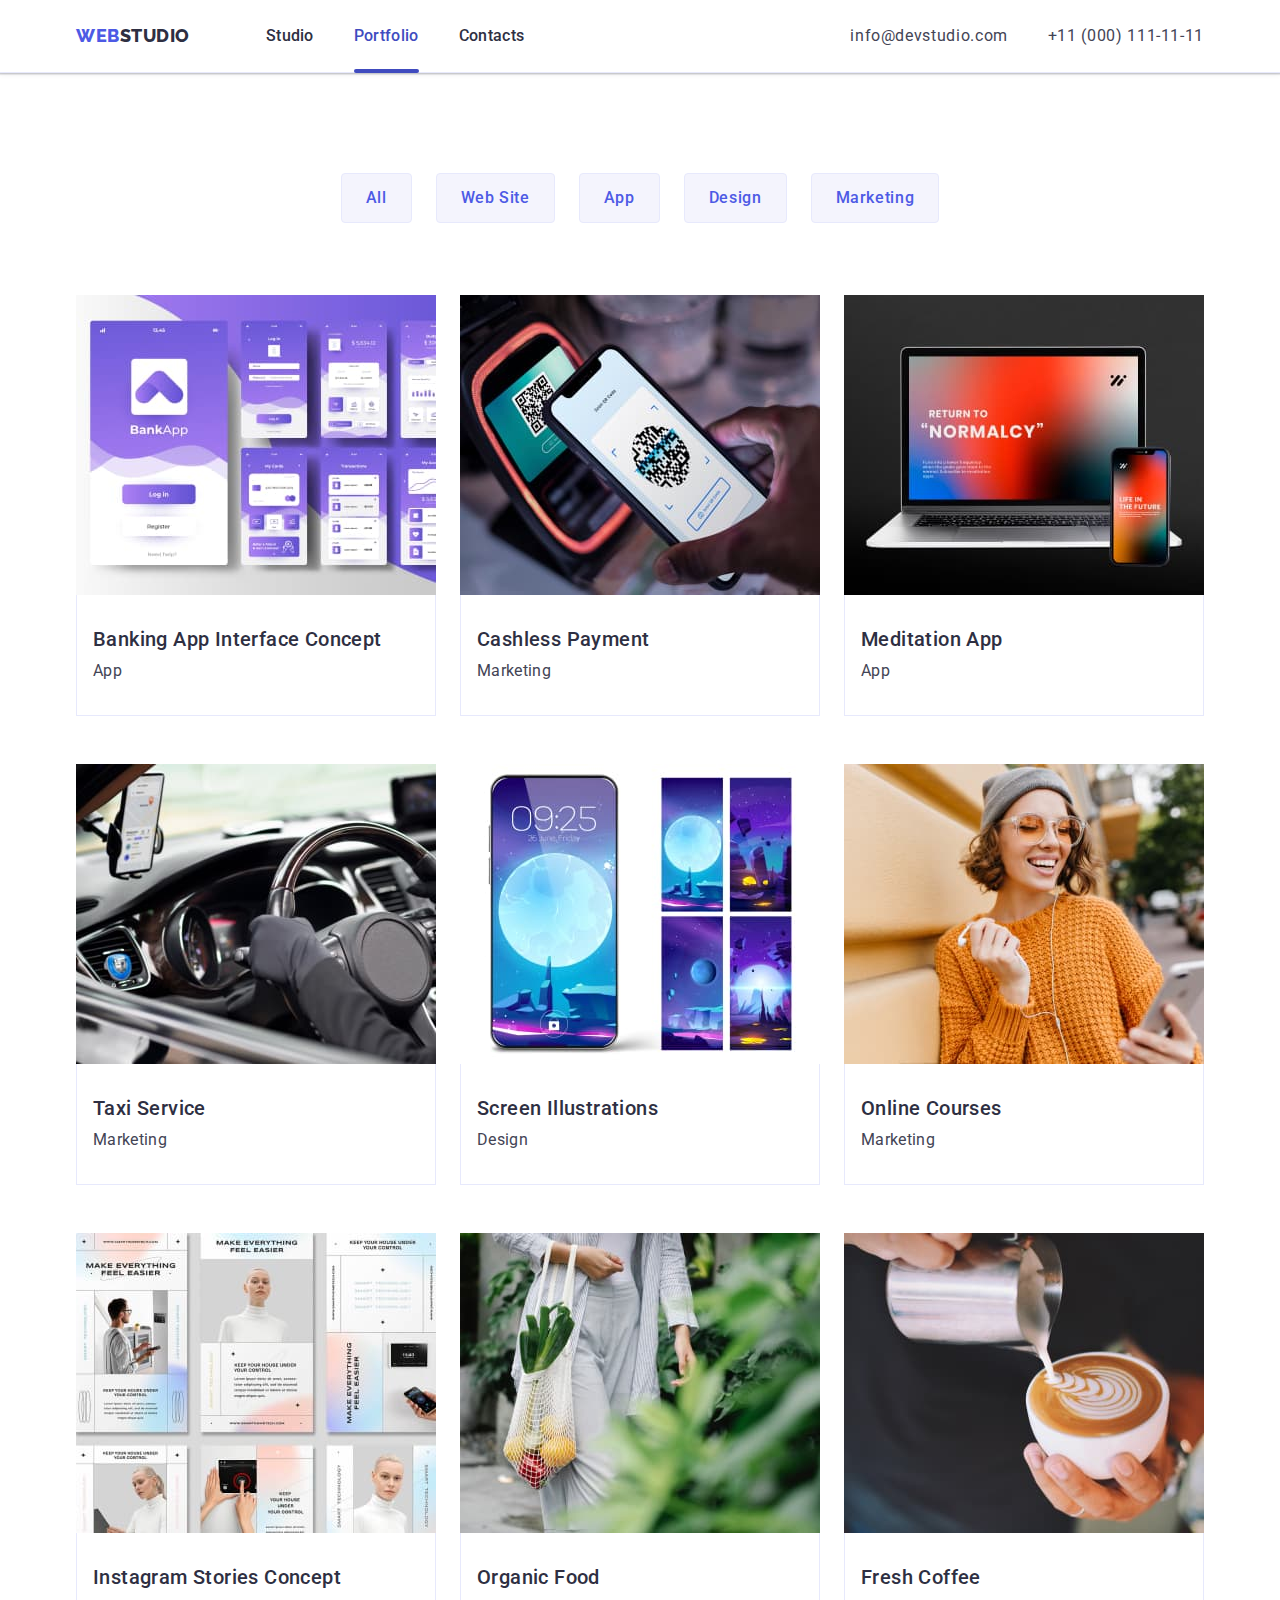
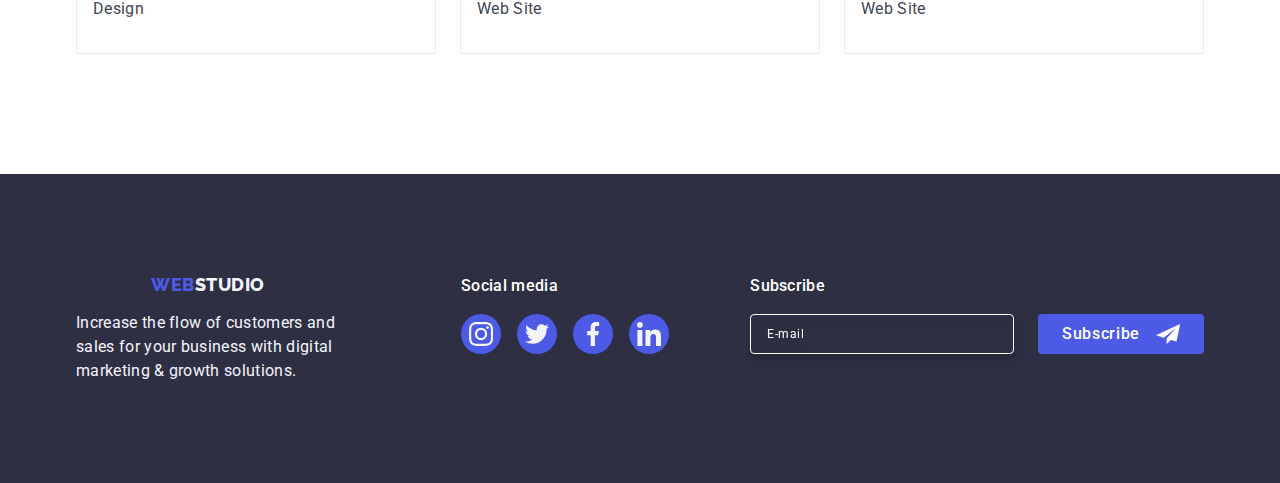
==== commit 6b49a265: "hw6/5" ====
--- a/portfolio.html
+++ b/portfolio.html
@@ -15,7 +15,6 @@
       rel="stylesheet"
       href="https://cdn.jsdelivr.net/npm/modern-normalize@2.0.0/modern-normalize.min.css"
     />
-    <link rel="stylesheet" href="./css/style.css" />
     <link rel="stylesheet" href="./css/index.css" />
   </head>
   <body>
@@ -102,11 +101,11 @@
                     class="portfolio-img"
                     srcset="
                       ./images/portfolio/banking-mobile-1x.jpg  396w,
-                      ./images/portfolio/banking-mobile-1x.jpg  792w,
+                      ./images/portfolio/banking-mobile-2x.jpg  792w,
                       ./images/portfolio/banking-tablet-1x.jpg  356w,
-                      ./images/portfolio/banking-tablet-1x.jpg  712w,
+                      ./images/portfolio/banking-tablet-2x.jpg  712w,
                       ./images/portfolio/banking-desktop-1x.jpg 360w,
-                      ./images/portfolio/banking-desktop-1x.jpg 720w
+                      ./images/portfolio/banking-desktop-2x.jpg 720w
                     "
                     sizes="(min-width: 1158px) 360px, (min-width: 768px) 356px, (max-width: 767px) 396px"
                     src="./images/portfolio/banking-mobile-1x.jpg"
@@ -131,11 +130,11 @@
                     class="portfolio-img"
                     srcset="
                       ./images/portfolio/cashless-mobile-1x.jpg  396w,
-                      ./images/portfolio/cashless-mobile-1x.jpg  792w,
+                      ./images/portfolio/cashless-mobile-2x.jpg  792w,
                       ./images/portfolio/cashless-tablet-1x.jpg  356w,
-                      ./images/portfolio/cashless-tablet-1x.jpg  712w,
+                      ./images/portfolio/cashless-tablet-2x.jpg  712w,
                       ./images/portfolio/cashless-desktop-1x.jpg 360w,
-                      ./images/portfolio/cashless-desktop-1x.jpg 720w
+                      ./images/portfolio/cashless-desktop-2x.jpg 720w
                     "
                     sizes="(min-width: 1158px) 360px, (min-width: 768px) 356px, (max-width: 767px) 396px"
                     src="./images/portfolio/cashless-mobile-1x.jpg"
@@ -160,11 +159,11 @@
                     class="portfolio-img"
                     srcset="
                       ./images/portfolio/meditation-mobile-1x.jpg  396w,
-                      ./images/portfolio/meditation-mobile-1x.jpg  792w,
+                      ./images/portfolio/meditation-mobile-2x.jpg  792w,
                       ./images/portfolio/meditation-tablet-1x.jpg  356w,
-                      ./images/portfolio/meditation-tablet-1x.jpg  712w,
+                      ./images/portfolio/meditation-tablet-2x.jpg  712w,
                       ./images/portfolio/meditation-desktop-1x.jpg 360w,
-                      ./images/portfolio/meditation-desktop-1x.jpg 720w
+                      ./images/portfolio/meditation-desktop-2x.jpg 720w
                     "
                     sizes="(min-width: 1158px) 360px, (min-width: 768px) 356px, (max-width: 767px) 396px"
                     src="./images/portfolio/meditation-mobile-1x.jpg"
@@ -189,11 +188,11 @@
                     class="portfolio-img"
                     srcset="
                       ./images/portfolio/taxi-mobile-1x.jpg  396w,
-                      ./images/portfolio/taxi-mobile-1x.jpg  792w,
+                      ./images/portfolio/taxi-mobile-2x.jpg  792w,
                       ./images/portfolio/taxi-tablet-1x.jpg  356w,
-                      ./images/portfolio/taxi-tablet-1x.jpg  712w,
+                      ./images/portfolio/taxi-tablet-2x.jpg  712w,
                       ./images/portfolio/taxi-desktop-1x.jpg 360w,
-                      ./images/portfolio/taxi-desktop-1x.jpg 720w
+                      ./images/portfolio/taxi-desktop-2x.jpg 720w
                     "
                     sizes="(min-width: 1158px) 360px, (min-width: 768px) 356px, (max-width: 767px) 396px"
                     src="./images/portfolio/taxi-mobile-1x.jpg"
@@ -247,11 +246,11 @@
                     class="portfolio-img"
                     srcset="
                       ./images/portfolio/online-mobile-1x.jpg  396w,
-                      ./images/portfolio/online-mobile-1x.jpg  792w,
+                      ./images/portfolio/online-mobile-2x.jpg  792w,
                       ./images/portfolio/online-tablet-1x.jpg  356w,
-                      ./images/portfolio/online-tablet-1x.jpg  712w,
+                      ./images/portfolio/online-tablet-2x.jpg  712w,
                       ./images/portfolio/online-desktop-1x.jpg 360w,
-                      ./images/portfolio/online-desktop-1x.jpg 720w
+                      ./images/portfolio/online-desktop-2x.jpg 720w
                     "
                     sizes="(min-width: 1158px) 360px, (min-width: 768px) 356px, (max-width: 767px) 396px"
                     src="./images/portfolio/online-mobile-1x.jpg"
@@ -276,11 +275,11 @@
                     class="portfolio-img"
                     srcset="
                       ./images/portfolio/instagram-mobile-1x.jpg  396w,
-                      ./images/portfolio/instagram-mobile-1x.jpg  792w,
+                      ./images/portfolio/instagram-mobile-2x.jpg  792w,
                       ./images/portfolio/instagram-tablet-1x.jpg  356w,
-                      ./images/portfolio/instagram-tablet-1x.jpg  712w,
+                      ./images/portfolio/instagram-tablet-2x.jpg  712w,
                       ./images/portfolio/instagram-desktop-1x.jpg 360w,
-                      ./images/portfolio/instagram-desktop-1x.jpg 720w
+                      ./images/portfolio/instagram-desktop-2x.jpg 720w
                     "
                     sizes="(min-width: 1158px) 360px, (min-width: 768px) 356px, (max-width: 767px) 396px"
                     src="./images/portfolio/instagram-mobile-1x.jpg"
@@ -305,11 +304,11 @@
                     class="portfolio-img"
                     srcset="
                       ./images/portfolio/organic-mobile-1x.jpg  396w,
-                      ./images/portfolio/organic-mobile-1x.jpg  792w,
+                      ./images/portfolio/organic-mobile-2x.jpg  792w,
                       ./images/portfolio/organic-tablet-1x.jpg  356w,
-                      ./images/portfolio/organic-tablet-1x.jpg  712w,
+                      ./images/portfolio/organic-tablet-2x.jpg  712w,
                       ./images/portfolio/organic-desktop-1x.jpg 360w,
-                      ./images/portfolio/organic-desktop-1x.jpg 720w
+                      ./images/portfolio/organic-desktop-2x.jpg 720w
                     "
                     sizes="(min-width: 1158px) 360px, (min-width: 768px) 356px, (max-width: 767px) 396px"
                     src="./images/portfolio/organic-mobile-1x.jpg"
@@ -334,11 +333,11 @@
                     class="portfolio-img"
                     srcset="
                       ./images/portfolio/coffee-mobile-1x.jpg  396w,
-                      ./images/portfolio/coffee-mobile-1x.jpg  792w,
+                      ./images/portfolio/coffee-mobile-2x.jpg  792w,
                       ./images/portfolio/coffee-tablet-1x.jpg  356w,
-                      ./images/portfolio/coffee-tablet-1x.jpg  712w,
+                      ./images/portfolio/coffee-tablet-2x.jpg  712w,
                       ./images/portfolio/coffee-desktop-1x.jpg 360w,
-                      ./images/portfolio/coffee-desktop-1x.jpg 720w
+                      ./images/portfolio/coffee-desktop-2x.jpg 720w
                     "
                     sizes="(min-width: 1158px) 360px, (min-width: 768px) 356px, (max-width: 767px) 396px"
                     src="./images/portfolio/coffee-mobile-1x.jpg"
